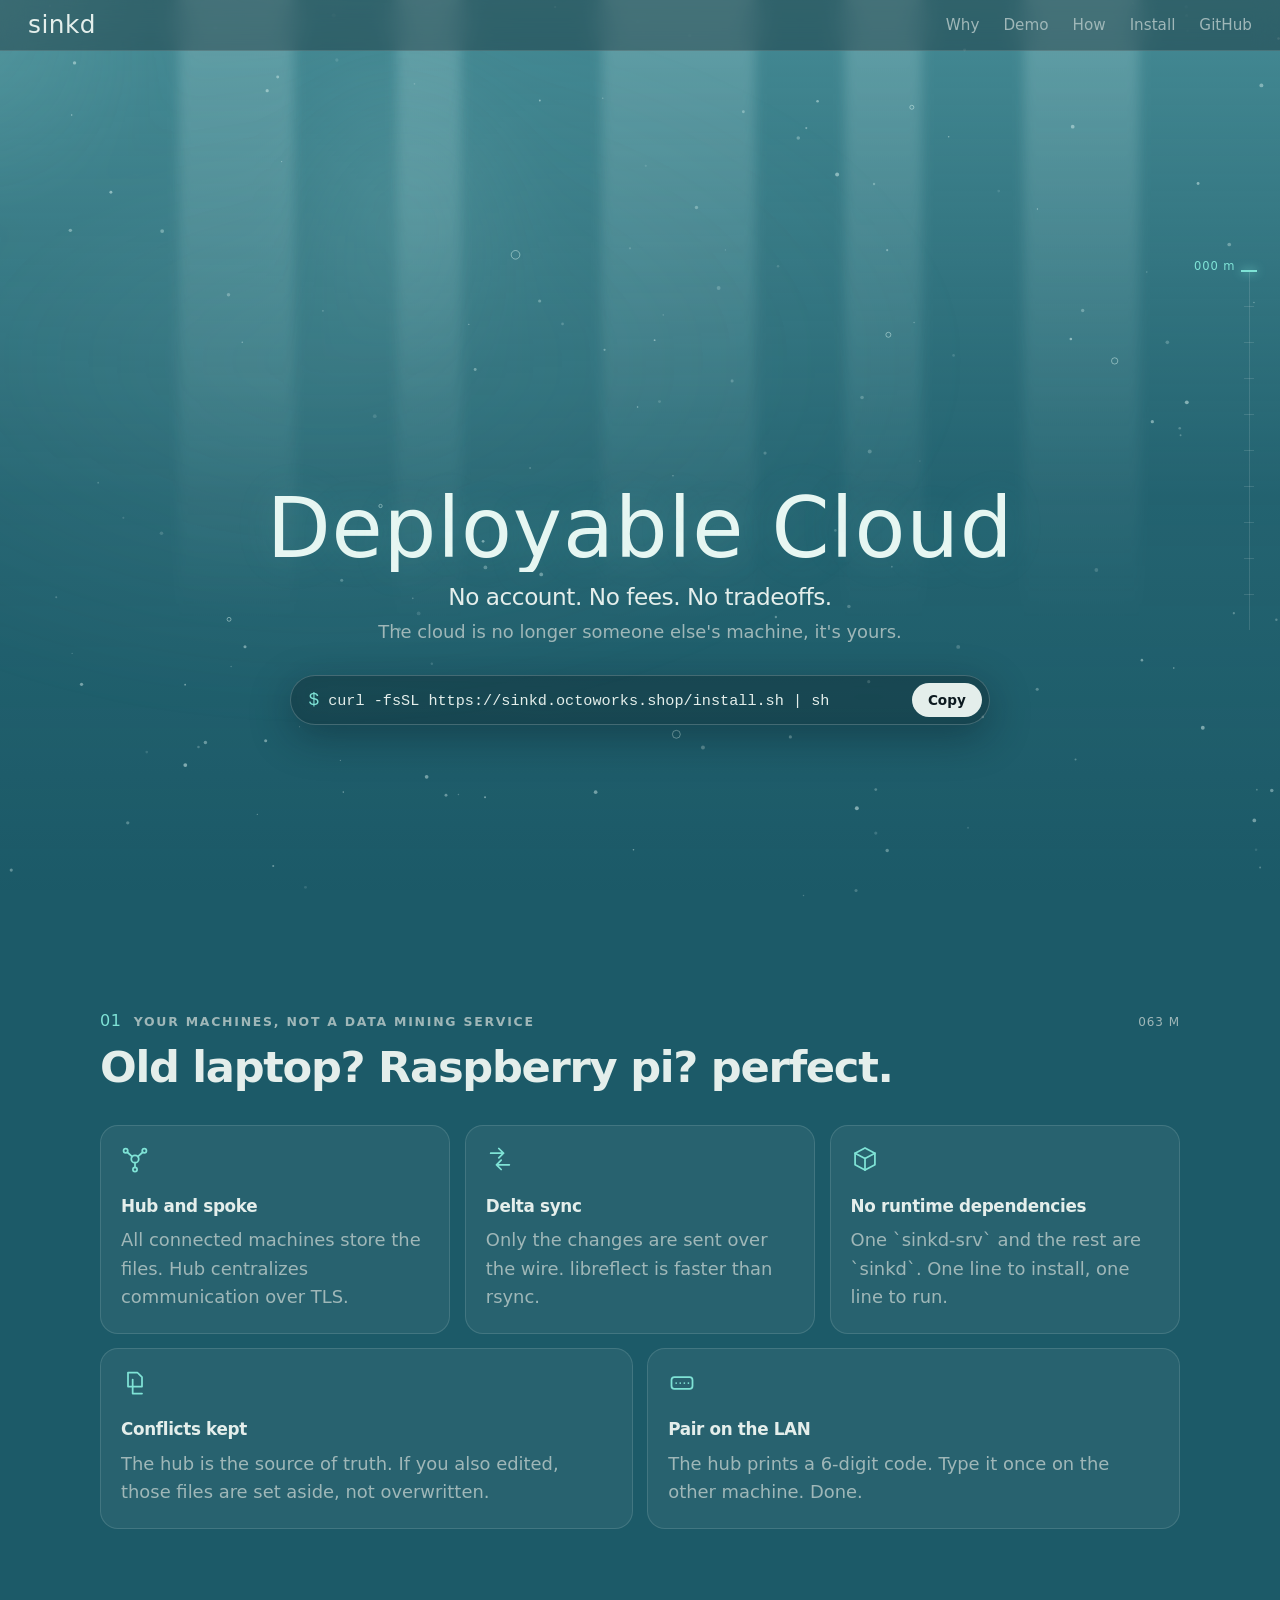
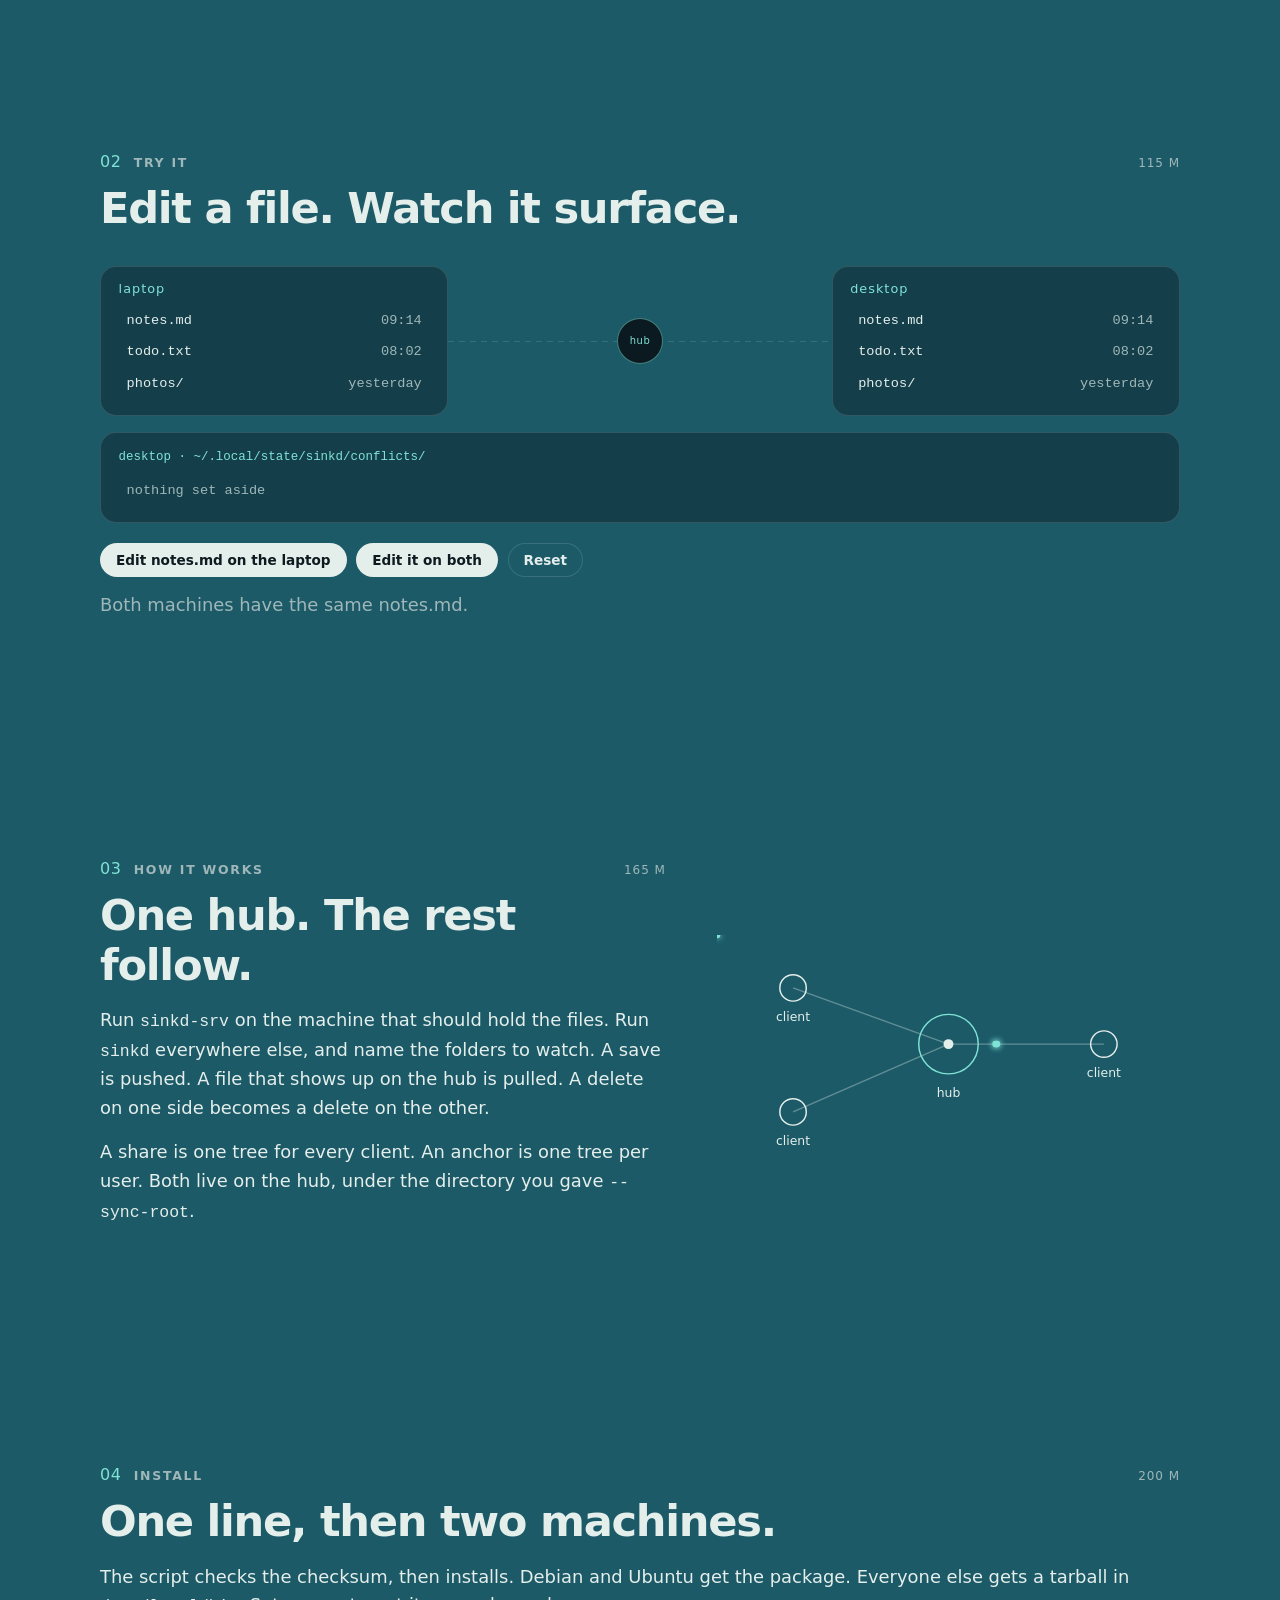
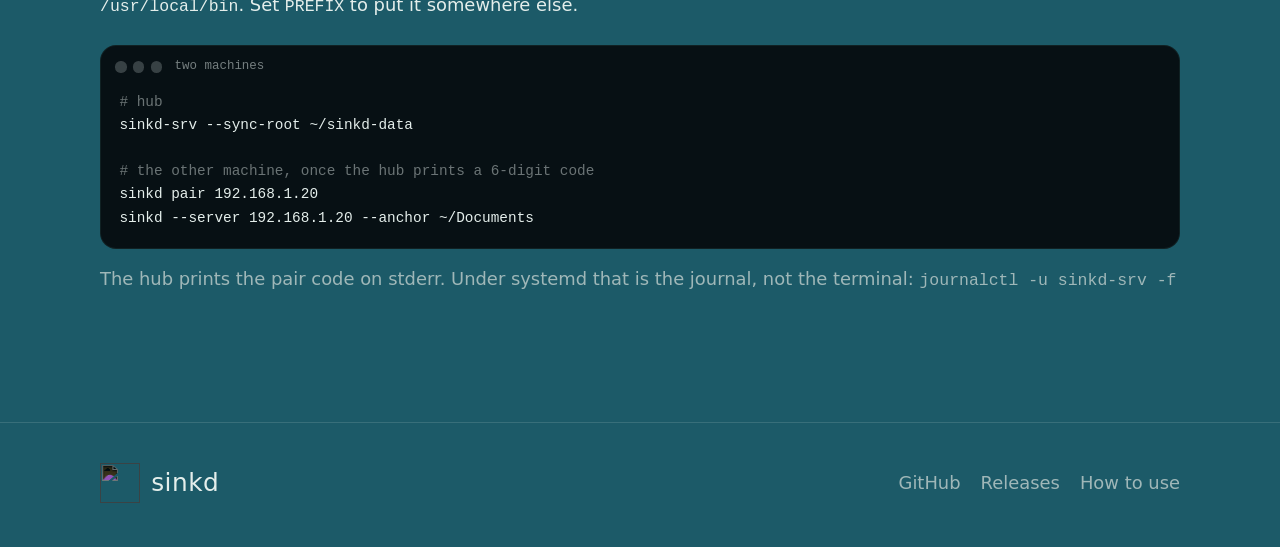
==== site/index.html @ 25133e23 "feat: slick site" ====
<!doctype html>
<html lang="en" class="no-js">
<head>
  <meta charset="utf-8">
  <meta name="viewport" content="width=device-width, initial-scale=1">
  <title>sinkd · Deployable Cloud</title>
  <meta name="description" content="sinkd keeps folders in step across your own computers. One hub, the rest watch. No account, no third party.">
  <meta name="theme-color" content="#1c5a68">
  <link rel="icon" href="assets/sinkd-slim.svg" type="image/svg+xml">
  <link rel="preload" href="assets/moonhouse.ttf" as="font" type="font/ttf" crossorigin>
  <link rel="stylesheet" href="style.css">
  <script>document.documentElement.classList.replace("no-js", "js")</script>
</head>
<body>
  <header class="topbar">
    <a class="brand wordmark" href="#top">sinkd</a>
    <a class="ver" id="version" hidden></a>
    <span class="spacer"></span>
    <a href="#why">Why</a>
    <a href="#demo">Demo</a>
    <a href="#how">How</a>
    <a href="#install">Install</a>
    <a href="https://github.com/octo-works/sinkd">GitHub</a>
  </header>

  <div class="gauge" aria-hidden="true">
    <span class="gauge-track"><i class="gauge-mark"><b id="depth-read">000 m</b></i></span>
  </div>

  <section class="hero" id="top">
    <div class="rays" aria-hidden="true"><i></i><i></i><i></i><i></i><i></i></div>
    <div class="caustics" aria-hidden="true"></div>
    <canvas id="current" aria-hidden="true"></canvas>
    <div class="hero-inner">
      <div class="mark" id="mark" aria-hidden="true"></div>
      <h1 class="headline">Deployable Cloud</h1>
      <p class="sub">No account. No fees. No tradeoffs.</p>
      <p class="privacy">The cloud is no longer someone else's machine, it's yours.</p>
      <div class="cmd">
        <div class="cmd-line">
          <span class="prompt" aria-hidden="true">$</span>
          <code id="hero-cmd">curl -fsSL https://sinkd.octoworks.shop/install.sh | sh</code>
        </div>
        <button type="button" class="copy" data-copy="#hero-cmd">Copy</button>
      </div>
    </div>
  </section>

  <main>
    <section id="why" class="section">
      <div class="wrap">
        <p class="eyebrow" data-reveal><span class="num">01</span> Your machines, not a data mining service <span class="depth" data-depth></span></p>
        <h2 data-reveal>Old laptop? Raspberry pi? perfect.</h2>
        <ul class="cards">
          <li class="card" data-reveal>
            <svg class="icon" viewBox="0 0 24 24" aria-hidden="true"><circle cx="12" cy="12" r="3.2"/><circle cx="4" cy="5" r="1.8"/><circle cx="20" cy="5" r="1.8"/><circle cx="12" cy="21" r="1.8"/><path d="M5.4 6.2 9.6 10M18.6 6.2 14.4 10M12 15.2v4"/></svg>
            <h3>Hub and spoke</h3>
            <p>All connected machines store the files. Hub centralizes communication over TLS.</p>
          </li>
          <li class="card" data-reveal>
            <svg class="icon" viewBox="0 0 24 24" aria-hidden="true"><path d="M4 7h11M11 3l4 4-4 4M20 17H9M13 13l-4 4 4 4"/></svg>
            <h3>Delta sync</h3>
            <p>Only the changes are sent over the wire. libreflect is faster than rsync.</p>
          </li>
          <li class="card" data-reveal>
            <svg class="icon" viewBox="0 0 24 24" aria-hidden="true"><path d="M12 2.5 20.5 7v10L12 21.5 3.5 17V7z"/><path d="M3.5 7 12 11.5 20.5 7M12 11.5v10"/></svg>
            <h3>No runtime dependencies</h3>
            <p>One `sinkd-srv` and the rest are `sinkd`. One line to install, one line to run.</p>
          </li>
          <li class="card" data-reveal>
            <svg class="icon" viewBox="0 0 24 24" aria-hidden="true"><path d="M6 3h8l4 4v8H6z"/><path d="M10 9v12h8"/></svg>
            <h3>Conflicts kept</h3>
            <p>The hub is the source of truth. If you also edited, those files are set aside, not overwritten.</p>
          </li>
          <li class="card" data-reveal>
            <svg class="icon" viewBox="0 0 24 24" aria-hidden="true"><rect x="3" y="7" width="18" height="10" rx="2.5"/><path d="M7 12h.01M10.5 12h.01M14 12h.01M17.5 12h.01"/></svg>
            <h3>Pair on the LAN</h3>
            <p>The hub prints a 6-digit code. Type it once on the other machine. Done.</p>
          </li>
        </ul>
      </div>
    </section>

    <section id="demo" class="section">
      <div class="wrap">
        <p class="eyebrow" data-reveal><span class="num">02</span> Try it <span class="depth" data-depth></span></p>
        <h2 data-reveal>Edit a file. Watch it surface.</h2>
        <div class="demo" data-reveal>
          <div class="machine" id="laptop">
            <p class="machine-name">laptop</p>
            <ul class="files">
              <li data-file><span>notes.md</span><time>09:14</time></li>
              <li><span>todo.txt</span><time>08:02</time></li>
              <li><span>photos/</span><time>yesterday</time></li>
            </ul>
          </div>
          <div class="lane" aria-hidden="true">
            <span class="wire"></span>
            <span class="hub-node">hub</span>
          </div>
          <div class="machine" id="desktop">
            <p class="machine-name">desktop</p>
            <ul class="files">
              <li data-file><span>notes.md</span><time>09:14</time></li>
              <li><span>todo.txt</span><time>08:02</time></li>
              <li><span>photos/</span><time>yesterday</time></li>
            </ul>
          </div>
          <div class="tray">
            <p class="machine-name">desktop · ~/.local/state/sinkd/conflicts/</p>
            <ul class="files" id="tray"><li class="empty">nothing set aside</li></ul>
          </div>
        </div>
        <div class="demo-controls" data-reveal>
          <button type="button" class="btn" data-act="edit">Edit notes.md on the laptop</button>
          <button type="button" class="btn" data-act="conflict">Edit it on both</button>
          <button type="button" class="btn ghost" data-act="reset">Reset</button>
        </div>
        <p class="demo-status" id="demo-status" aria-live="polite">Both machines have the same notes.md.</p>
      </div>
    </section>

    <section id="how" class="section">
      <div class="wrap split">
        <div>
          <p class="eyebrow" data-reveal><span class="num">03</span> How it works <span class="depth" data-depth></span></p>
          <h2 data-reveal>One hub. The rest follow.</h2>
          <p data-reveal>Run <code>sinkd-srv</code> on the machine that should hold the files. Run <code>sinkd</code> everywhere else, and name the folders to watch. A save is pushed. A file that shows up on the hub is pulled. A delete on one side becomes a delete on the other.</p>
          <p data-reveal>A share is one tree for every client. An anchor is one tree per user. Both live on the hub, under the directory you gave <code>--sync-root</code>.</p>
        </div>
        <svg class="diagram" id="diagram" viewBox="0 0 560 280" role="img" aria-label="A hub in the center, connected to three clients" data-reveal>
          <g fill="none" stroke="currentColor" stroke-width="1.5" opacity="0.35">
            <line x1="280" y1="132" x2="92" y2="64"/>
            <line x1="280" y1="132" x2="92" y2="214"/>
            <line x1="280" y1="132" x2="468" y2="132"/>
          </g>
          <g fill="none" stroke="currentColor" stroke-width="1.75">
            <circle cx="92" cy="64" r="16"/>
            <circle cx="92" cy="214" r="16"/>
            <circle cx="468" cy="132" r="16"/>
            <circle class="hub-ring" cx="280" cy="132" r="36"/>
          </g>
          <circle cx="280" cy="132" r="6" fill="currentColor"/>
          <g class="pkts">
            <circle r="4"><animateMotion dur="3s" repeatCount="indefinite" path="M92,64 L280,132 L468,132"/></circle>
            <circle r="4"><animateMotion dur="3s" begin="1s" repeatCount="indefinite" path="M468,132 L280,132 L92,214"/></circle>
            <circle r="4"><animateMotion dur="3s" begin="2s" repeatCount="indefinite" path="M92,214 L280,132 L92,64"/></circle>
          </g>
          <g fill="currentColor" font-size="15" text-anchor="middle">
            <text x="92" y="104">client</text>
            <text x="92" y="254">client</text>
            <text x="468" y="172">client</text>
            <text x="280" y="196">hub</text>
          </g>
        </svg>
      </div>
    </section>

    <section id="install" class="section">
      <div class="wrap">
        <p class="eyebrow" data-reveal><span class="num">04</span> Install <span class="depth" data-depth></span></p>
        <h2 data-reveal>One line, then two machines.</h2>
        <p data-reveal>The script checks the checksum, then installs. Debian and Ubuntu get the package. Everyone else gets a tarball in <code>/usr/local/bin</code>. Set <code>PREFIX</code> to put it somewhere else.</p>
        <div class="term" data-reveal>
          <div class="term-bar"><i></i><i></i><i></i><span>two machines</span></div>
          <pre><span class="ln c" style="--i:0"># hub</span>
<span class="ln" style="--i:1">sinkd-srv --sync-root ~/sinkd-data</span>

<span class="ln c" style="--i:2"># the other machine, once the hub prints a 6-digit code</span>
<span class="ln" style="--i:3">sinkd pair 192.168.1.20</span>
<span class="ln" style="--i:4">sinkd --server 192.168.1.20 --anchor ~/Documents</span></pre>
        </div>
        <p class="note" data-reveal>The hub prints the pair code on stderr. Under systemd that is the journal, not the terminal: <code>journalctl -u sinkd-srv -f</code></p>
      </div>
    </section>
  </main>

  <footer class="footer">
    <div class="wrap footer-inner">
      <a class="foot-brand" href="#top"><img src="assets/sinkd-slim.svg" alt="" width="40" height="40"><span class="wordmark">sinkd</span></a>
      <span class="spacer"></span>
      <a href="https://github.com/octo-works/sinkd">GitHub</a>
      <a href="https://github.com/octo-works/sinkd/releases">Releases</a>
      <a href="https://github.com/octo-works/sinkd/blob/main/HOW_TO_USE.md">How to use</a>
    </div>
  </footer>
  <script src="current.js"></script>
  <script src="main.js"></script>
</body>
</html>
---- site/style.css ----
@font-face {
  font-family: Moonhouse;
  src: url("assets/moonhouse.ttf") format("truetype");
  font-display: swap;
}

:root {
  --depth: 0;
  --water: #1c5a68;
  --ink: #e4eeeb;
  --muted: #9fb7b8;
  --line: rgba(228, 238, 235, 0.14);
  --glass: rgba(228, 238, 235, 0.06);
  --glow: #7fe3d6;
  --sans: ui-sans-serif, system-ui, -apple-system, "Segoe UI", sans-serif;
  --mono: ui-monospace, "SF Mono", "JetBrains Mono", "Cascadia Code", Menlo, Consolas, monospace;
  --display: Moonhouse, var(--sans);
  color-scheme: dark;
}

*,
*::before,
*::after { box-sizing: border-box; }

html { scroll-behavior: smooth; background: var(--water); }

body {
  margin: 0;
  background: var(--water);
  color: var(--ink);
  font: 400 clamp(1rem, 0.96rem + 0.2vw, 1.125rem) / 1.6 var(--sans);
  -webkit-font-smoothing: antialiased;
}

a { color: inherit; }

h2 {
  margin: 0 0 1rem;
  font-size: clamp(1.8rem, 1.2rem + 2vw, 2.7rem);
  line-height: 1.15;
  letter-spacing: -0.03em;
  font-weight: 560;
}

h3 { margin: 0 0 0.4rem; font-size: 1.05rem; letter-spacing: -0.02em; }

p { margin: 0 0 1rem; }

code { font-family: var(--mono); font-size: 0.92em; }

.wrap {
  width: min(1080px, calc(100% - 2.5rem));
  margin-inline: auto;
}

.spacer { flex: 1; }

.wordmark {
  font-family: var(--display);
  font-size: 1.55rem;
  line-height: 1;
  letter-spacing: 0.02em;
  text-decoration: none;
}

/* ---------- topbar ---------- */

.topbar {
  position: fixed;
  inset: 0 0 auto;
  z-index: 5;
  display: flex;
  align-items: center;
  gap: clamp(0.8rem, 2vw, 1.5rem);
  padding: 0.8rem clamp(1rem, 3vw, 1.75rem);
  background: rgba(8, 18, 24, 0.32);
  border-bottom: 1px solid var(--line);
  -webkit-backdrop-filter: blur(12px);
  backdrop-filter: blur(12px);
  font-size: 0.95rem;
}

.topbar a { color: var(--muted); text-decoration: none; }
.topbar a:hover, .topbar .brand { color: var(--ink); }
.ver { font-family: var(--mono); font-size: 0.8rem; }

/* ---------- depth gauge ---------- */

.gauge {
  position: fixed;
  right: clamp(0.8rem, 2vw, 1.6rem);
  top: 50%;
  z-index: 4;
  transform: translateY(-50%);
  pointer-events: none;
}

.gauge-track {
  position: relative;
  display: block;
  width: 10px;
  height: 40vh;
  background:
    linear-gradient(var(--line), var(--line)) center / 1px 100% no-repeat,
    repeating-linear-gradient(to bottom, var(--line) 0 1px, transparent 1px 10%) center / 10px 100% no-repeat;
}

.gauge-mark {
  position: absolute;
  left: -3px;
  top: calc(var(--depth) * 100%);
  width: 16px;
  height: 2px;
  background: var(--glow);
  box-shadow: 0 0 10px var(--glow);
}

.gauge-mark b {
  position: absolute;
  right: 22px;
  top: -0.55rem;
  font: 400 0.72rem/1 var(--display);
  letter-spacing: 0.08em;
  white-space: nowrap;
  color: var(--glow);
}

/* ---------- hero ---------- */

.hero {
  position: relative;
  display: grid;
  place-items: center;
  min-height: 100svh;
  padding: 5.5rem 1.25rem 4.5rem;
  overflow: hidden;
  isolation: isolate;
  background: linear-gradient(180deg, rgba(126, 206, 210, 0.42) 0%, rgba(126, 206, 210, 0.08) 55%, transparent 100%);
}

.rays {
  position: absolute;
  inset: -10% 0 0;
  z-index: -1;
  pointer-events: none;
  mix-blend-mode: screen;
}

.rays i {
  position: absolute;
  top: 0;
  width: 9vw;
  height: 100%;
  background: linear-gradient(180deg, rgba(220, 255, 250, 0.22), transparent 72%);
  transform-origin: top center;
  filter: blur(6px);
  animation: ray 11s ease-in-out infinite alternate;
}

.rays i:nth-child(1) { left: 14%; animation-delay: -2s; }
.rays i:nth-child(2) { left: 31%; width: 5vw; animation-delay: -6s; }
.rays i:nth-child(3) { left: 47%; width: 12vw; animation-delay: -1s; }
.rays i:nth-child(4) { left: 66%; width: 6vw; animation-delay: -8s; }
.rays i:nth-child(5) { left: 80%; animation-delay: -4s; }

@keyframes ray {
  from { transform: skewX(-16deg); opacity: 0.55; }
  to { transform: skewX(-8deg); opacity: 1; }
}

.caustics {
  position: absolute;
  inset: -25%;
  z-index: -1;
  pointer-events: none;
  background:
    radial-gradient(closest-side at 22% 28%, rgba(200, 255, 245, 0.16), transparent),
    radial-gradient(closest-side at 72% 18%, rgba(200, 255, 245, 0.12), transparent),
    radial-gradient(closest-side at 48% 62%, rgba(200, 255, 245, 0.09), transparent),
    radial-gradient(closest-side at 84% 70%, rgba(200, 255, 245, 0.08), transparent);
  background-size: 60% 60%, 50% 50%, 70% 70%, 45% 45%;
  background-repeat: no-repeat;
  filter: blur(24px);
  animation: drift 22s ease-in-out infinite alternate;
}

@keyframes drift {
  from { transform: translate3d(-3%, -2%, 0) scale(1); }
  to { transform: translate3d(3%, 2%, 0) scale(1.08); }
}

#current {
  position: absolute;
  inset: 0;
  z-index: -1;
  width: 100%;
  height: 100%;
  pointer-events: none;
}

.hero-inner {
  display: flex;
  flex-direction: column;
  align-items: center;
  width: 100%;
  text-align: center;
}

.mark {
  width: min(290px, 62vw);
  aspect-ratio: 1;
  color: #eef6f3;
  background: currentColor;
  -webkit-mask: url("assets/sinkd-slim.svg") center / contain no-repeat;
  mask: url("assets/sinkd-slim.svg") center / contain no-repeat;
  filter: drop-shadow(0 10px 30px rgba(0, 20, 30, 0.45));
}

.mark.live {
  background: none;
  -webkit-mask: none;
  mask: none;
}

.mark svg { display: block; width: 100%; height: 100%; overflow: visible; }

.mark .coral {
  transform-box: fill-box;
  animation: current 6s ease-in-out infinite;
  animation-delay: var(--d, 0s);
}

/* The logo group is flipped (scale 0.1, -0.1), so local top is the visual bottom. */
.mark .coral.l { transform-origin: 100% 0; }
.mark .coral.r { transform-origin: 0 0; }

@keyframes current {
  0%, 100% { transform: rotate(-3deg) skewX(-3deg); }
  50% { transform: rotate(7deg) skewX(6deg); }
}

.headline {
  margin: 0.4rem 0 0.6rem;
  font: 400 clamp(2.1rem, 1rem + 5.4vw, 5.2rem) / 1.02 var(--display);
  letter-spacing: 0.01em;
  background: linear-gradient(100deg, #eaf7f3 0%, #eaf7f3 35%, #a4efe4 45%, #ffffff 50%, #a4efe4 55%, #eaf7f3 65%, #eaf7f3 100%);
  background-size: 300% 100%;
  -webkit-background-clip: text;
  background-clip: text;
  color: transparent;
  text-shadow: 0 0 40px rgba(127, 227, 214, 0.15);
  animation: shimmer 9s linear infinite, rise 1s ease-out both;
}

@keyframes shimmer {
  from { background-position: 100% 0; }
  to { background-position: -50% 0; }
}

@keyframes rise {
  from { opacity: 0; transform: translateY(14px); }
  to { opacity: 1; transform: none; }
}

.sub {
  max-width: 34rem;
  margin: 0 0 0.35rem;
  font-size: clamp(1.1rem, 0.95rem + 0.7vw, 1.45rem);
  line-height: 1.3;
  letter-spacing: -0.02em;
  animation: rise 1s 0.15s ease-out both;
}

.privacy {
  margin: 0;
  color: var(--muted);
  animation: rise 1s 0.3s ease-out both;
}

.cmd {
  display: flex;
  align-items: center;
  gap: 0.75rem;
  width: min(700px, 100%);
  margin-top: 1.8rem;
  padding: 0.45rem 0.45rem 0.45rem 1.1rem;
  border: 1px solid rgba(228, 238, 235, 0.22);
  border-radius: 999px;
  background: rgba(8, 24, 30, 0.35);
  -webkit-backdrop-filter: blur(14px);
  backdrop-filter: blur(14px);
  box-shadow: 0 12px 40px rgba(0, 18, 26, 0.35);
  text-align: left;
  animation: rise 1s 0.45s ease-out both;
}

.cmd-line {
  flex: 1;
  display: flex;
  align-items: baseline;
  gap: 0.55rem;
  min-width: 0;
}

.prompt { color: var(--glow); font-family: var(--mono); }

.cmd code {
  overflow-x: auto;
  white-space: nowrap;
  font-size: clamp(0.72rem, 0.62rem + 0.5vw, 0.95rem);
}

.copy, .btn {
  border: 0;
  border-radius: 999px;
  padding: 0.55rem 1rem;
  background: var(--ink);
  color: #0d1a20;
  font: 650 0.85rem var(--sans);
  cursor: pointer;
}

.copy:hover, .btn:hover { background: #fff; }
.btn:disabled { opacity: 0.5; cursor: progress; }
.btn.ghost { background: transparent; color: var(--ink); box-shadow: inset 0 0 0 1px var(--line); }
.btn.ghost:hover { background: var(--glass); }

:focus-visible { outline: 2px solid var(--glow); outline-offset: 3px; }

/* ---------- sections ---------- */

.section { padding: clamp(4rem, 9vw, 7rem) 0; }

.eyebrow {
  display: flex;
  align-items: baseline;
  gap: 0.75rem;
  margin: 0 0 0.7rem;
  color: var(--muted);
  font-size: 0.78rem;
  font-weight: 650;
  letter-spacing: 0.14em;
  text-transform: uppercase;
}

.num {
  font: 400 1rem/1 var(--display);
  letter-spacing: 0.04em;
  color: var(--glow);
}

.depth {
  margin-left: auto;
  font: 400 0.75rem/1 var(--display);
  letter-spacing: 0.08em;
  color: var(--muted);
}

.cards {
  display: grid;
  grid-template-columns: repeat(6, 1fr);
  gap: 0.9rem;
  margin: 2rem 0 0;
  padding: 0;
  list-style: none;
}

.card {
  --mx: 50%;
  --my: 0%;
  position: relative;
  grid-column: span 2;
  padding: 1.2rem 1.25rem 1.3rem;
  border: 1px solid var(--line);
  border-radius: 18px;
  background: var(--glass);
  overflow: hidden;
  transition: transform 0.25s ease, border-color 0.25s ease;
}

.card::before {
  content: "";
  position: absolute;
  inset: 0;
  background: radial-gradient(260px circle at var(--mx) var(--my), rgba(127, 227, 214, 0.14), transparent 70%);
  opacity: 0;
  transition: opacity 0.25s ease;
  pointer-events: none;
}

.card:hover { transform: translateY(-3px); border-color: rgba(127, 227, 214, 0.35); }
.card:hover::before { opacity: 1; }

.card:nth-child(4),
.card:nth-child(5) { grid-column: span 3; }

.card p { margin: 0; color: var(--muted); }

.icon {
  width: 28px;
  height: 28px;
  margin-bottom: 0.7rem;
  fill: none;
  stroke: var(--glow);
  stroke-width: 1.5;
  stroke-linecap: round;
  stroke-linejoin: round;
}

/* ---------- demo ---------- */

.demo {
  display: grid;
  grid-template-columns: 1fr minmax(90px, 1.1fr) 1fr;
  grid-template-areas: "a lane b" "tray tray tray";
  gap: 1rem 0;
  align-items: center;
  margin-top: 2rem;
}

#laptop { grid-area: a; }
#desktop { grid-area: b; }
.tray { grid-area: tray; }

.machine, .tray {
  padding: 1rem 1.1rem;
  border: 1px solid var(--line);
  border-radius: 16px;
  background: rgba(6, 16, 22, 0.35);
}

.machine-name {
  margin: 0 0 0.6rem;
  font: 400 0.8rem/1 var(--display);
  letter-spacing: 0.08em;
  color: var(--glow);
}

.tray .machine-name { font: 500 0.78rem/1.3 var(--mono); letter-spacing: 0; }

.files { margin: 0; padding: 0; list-style: none; font-family: var(--mono); font-size: 0.85rem; }

.files li {
  display: flex;
  justify-content: space-between;
  gap: 0.8rem;
  padding: 0.3rem 0.5rem;
  border-radius: 8px;
}

.files time { color: var(--muted); }
.files .empty { color: var(--muted); }

.files li.edited { animation: edited 1.2s ease-out; }
.files li.synced { animation: synced 1.4s ease-out; }
.files li.aside { animation: aside 0.8s ease-out; color: #f2c38b; }

@keyframes edited { from { background: rgba(242, 195, 139, 0.35); } to { background: transparent; } }
@keyframes synced { from { background: rgba(127, 227, 214, 0.35); } to { background: transparent; } }
@keyframes aside { from { opacity: 0; transform: translateY(-10px); } to { opacity: 1; transform: none; } }

.lane { position: relative; height: 40px; }

.wire {
  position: absolute;
  inset: 50% 0 auto;
  height: 1px;
  background: repeating-linear-gradient(90deg, var(--line) 0 6px, transparent 6px 11px);
}

.hub-node {
  position: absolute;
  left: 50%;
  top: 50%;
  display: grid;
  place-items: center;
  width: 46px;
  height: 46px;
  margin: -23px 0 0 -23px;
  border: 1px solid rgba(127, 227, 214, 0.5);
  border-radius: 50%;
  background: #0b1a20;
  font: 400 0.62rem/1 var(--display);
  letter-spacing: 0.06em;
  color: var(--glow);
}

.hub-node.ping { animation: ping 0.7s ease-out; }

@keyframes ping {
  from { box-shadow: 0 0 0 0 rgba(127, 227, 214, 0.6); }
  to { box-shadow: 0 0 0 18px rgba(127, 227, 214, 0); }
}

.packet {
  position: absolute;
  top: 50%;
  width: 10px;
  height: 10px;
  margin: -5px 0 0 -5px;
  border-radius: 50%;
  background: var(--glow);
  box-shadow: 0 0 14px var(--glow);
}

.packet.warm { background: #f2c38b; box-shadow: 0 0 14px #f2c38b; }

.demo-controls { display: flex; flex-wrap: wrap; gap: 0.6rem; margin-top: 1.25rem; }
.demo-status { min-height: 1.6em; margin-top: 0.9rem; color: var(--muted); }

/* ---------- how ---------- */

.split {
  display: grid;
  grid-template-columns: 1.1fr 0.9fr;
  gap: clamp(1.5rem, 4vw, 3.5rem);
  align-items: center;
}

.diagram { width: 100%; height: auto; color: var(--ink); }
.diagram .pkts circle { fill: var(--glow); filter: drop-shadow(0 0 4px var(--glow)); }
.diagram .hub-ring { stroke: var(--glow); animation: breathe 3s ease-in-out infinite; transform-box: fill-box; transform-origin: center; }

@keyframes breathe {
  0%, 100% { transform: scale(1); opacity: 0.8; }
  50% { transform: scale(1.06); opacity: 1; }
}

/* ---------- install ---------- */

.term {
  margin-top: 1.5rem;
  border: 1px solid rgba(127, 227, 214, calc(0.08 + var(--depth) * 0.22));
  border-radius: 16px;
  overflow: hidden;
  background: #071014;
  box-shadow: 0 0 calc(var(--depth) * 80px) rgba(127, 227, 214, calc(var(--depth) * 0.22));
}

.term-bar {
  display: flex;
  align-items: center;
  gap: 0.4rem;
  padding: 0.7rem 0.9rem;
  color: rgba(228, 238, 235, 0.5);
  font-family: var(--mono);
  font-size: 0.78rem;
}

.term-bar i { width: 0.7rem; height: 0.7rem; border-radius: 50%; background: rgba(228, 238, 235, 0.22); }
.term-bar span { margin-left: 0.4rem; }

.term pre {
  margin: 0;
  padding: 0.2rem 1.15rem 1.15rem;
  overflow-x: auto;
  font-family: var(--mono);
  font-size: 0.9rem;
  line-height: 1.6;
}

.term .c { color: rgba(228, 238, 235, 0.45); }

.js .term .ln { display: inline-block; clip-path: inset(0 100% 0 0); }
.js .term.in .ln { animation: type 0.7s steps(28, end) forwards; animation-delay: calc(0.3s + var(--i) * 0.6s); }

@keyframes type { to { clip-path: inset(0 0 0 0); } }

.note { margin-top: 1rem; color: var(--muted); }

/* ---------- footer ---------- */

.footer { padding: 2.5rem 0 3rem; border-top: 1px solid var(--line); color: var(--muted); }
.footer-inner { display: flex; align-items: center; gap: 1.25rem; flex-wrap: wrap; }
.footer a { text-decoration: none; }
.footer a:hover { color: var(--ink); }
.foot-brand { display: flex; align-items: center; gap: 0.7rem; color: var(--ink); }
.foot-brand img { filter: invert(1) opacity(0.85); }

/* ---------- reveal ---------- */

.js [data-reveal] {
  opacity: 0;
  transform: translateY(14px);
  transition: opacity 0.7s ease, transform 0.7s ease;
}

.js [data-reveal].in { opacity: 1; transform: none; }
.js .card[data-reveal]:nth-child(2) { transition-delay: 0.08s; }
.js .card[data-reveal]:nth-child(3) { transition-delay: 0.16s; }
.js .card[data-reveal]:nth-child(4) { transition-delay: 0.24s; }
.js .card[data-reveal]:nth-child(5) { transition-delay: 0.32s; }

@media (max-width: 1240px) {
  .gauge { display: none; }
}

@media (max-width: 800px) {
  .cards { grid-template-columns: 1fr; }
  .card, .card:nth-child(4), .card:nth-child(5) { grid-column: auto; }
  .split { grid-template-columns: 1fr; }
  .depth { display: none; }
  .demo { grid-template-columns: 1fr 64px 1fr; }
  .files { font-size: 0.74rem; }
  .files li { padding: 0.25rem 0.3rem; }
  .machine, .tray { padding: 0.8rem; }
  .cmd {
    flex-direction: column;
    align-items: stretch;
    border-radius: 18px;
    padding: 0.8rem 0.8rem 0.7rem 0.9rem;
  }
  .cmd code { white-space: normal; overflow-wrap: anywhere; }
  .copy { align-self: flex-end; }
  .topbar { flex-wrap: wrap; row-gap: 0.35rem; }
}

@media (prefers-reduced-motion: reduce) {
  html { scroll-behavior: auto; }
  *, *::before, *::after { animation: none !important; transition: none !important; }
  .js [data-reveal] { opacity: 1; transform: none; }
  .js .term .ln { clip-path: none; }
}
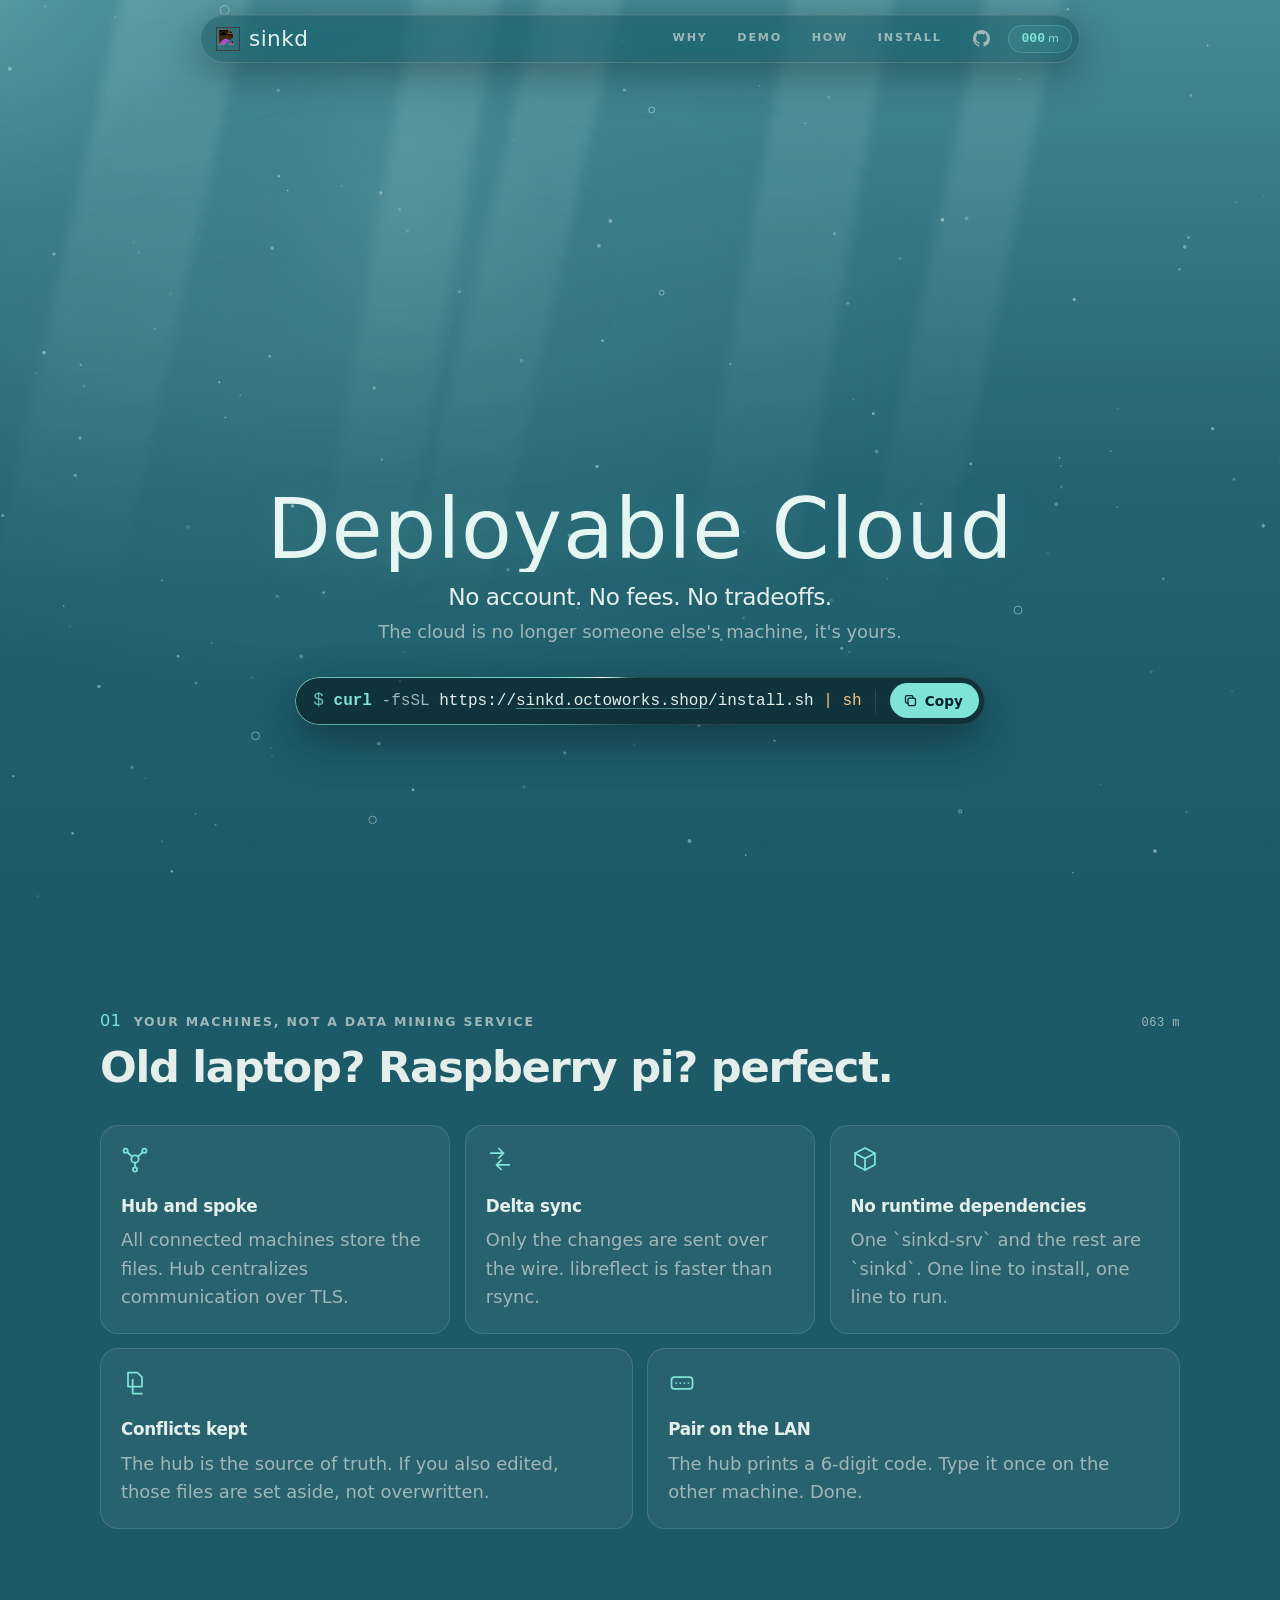
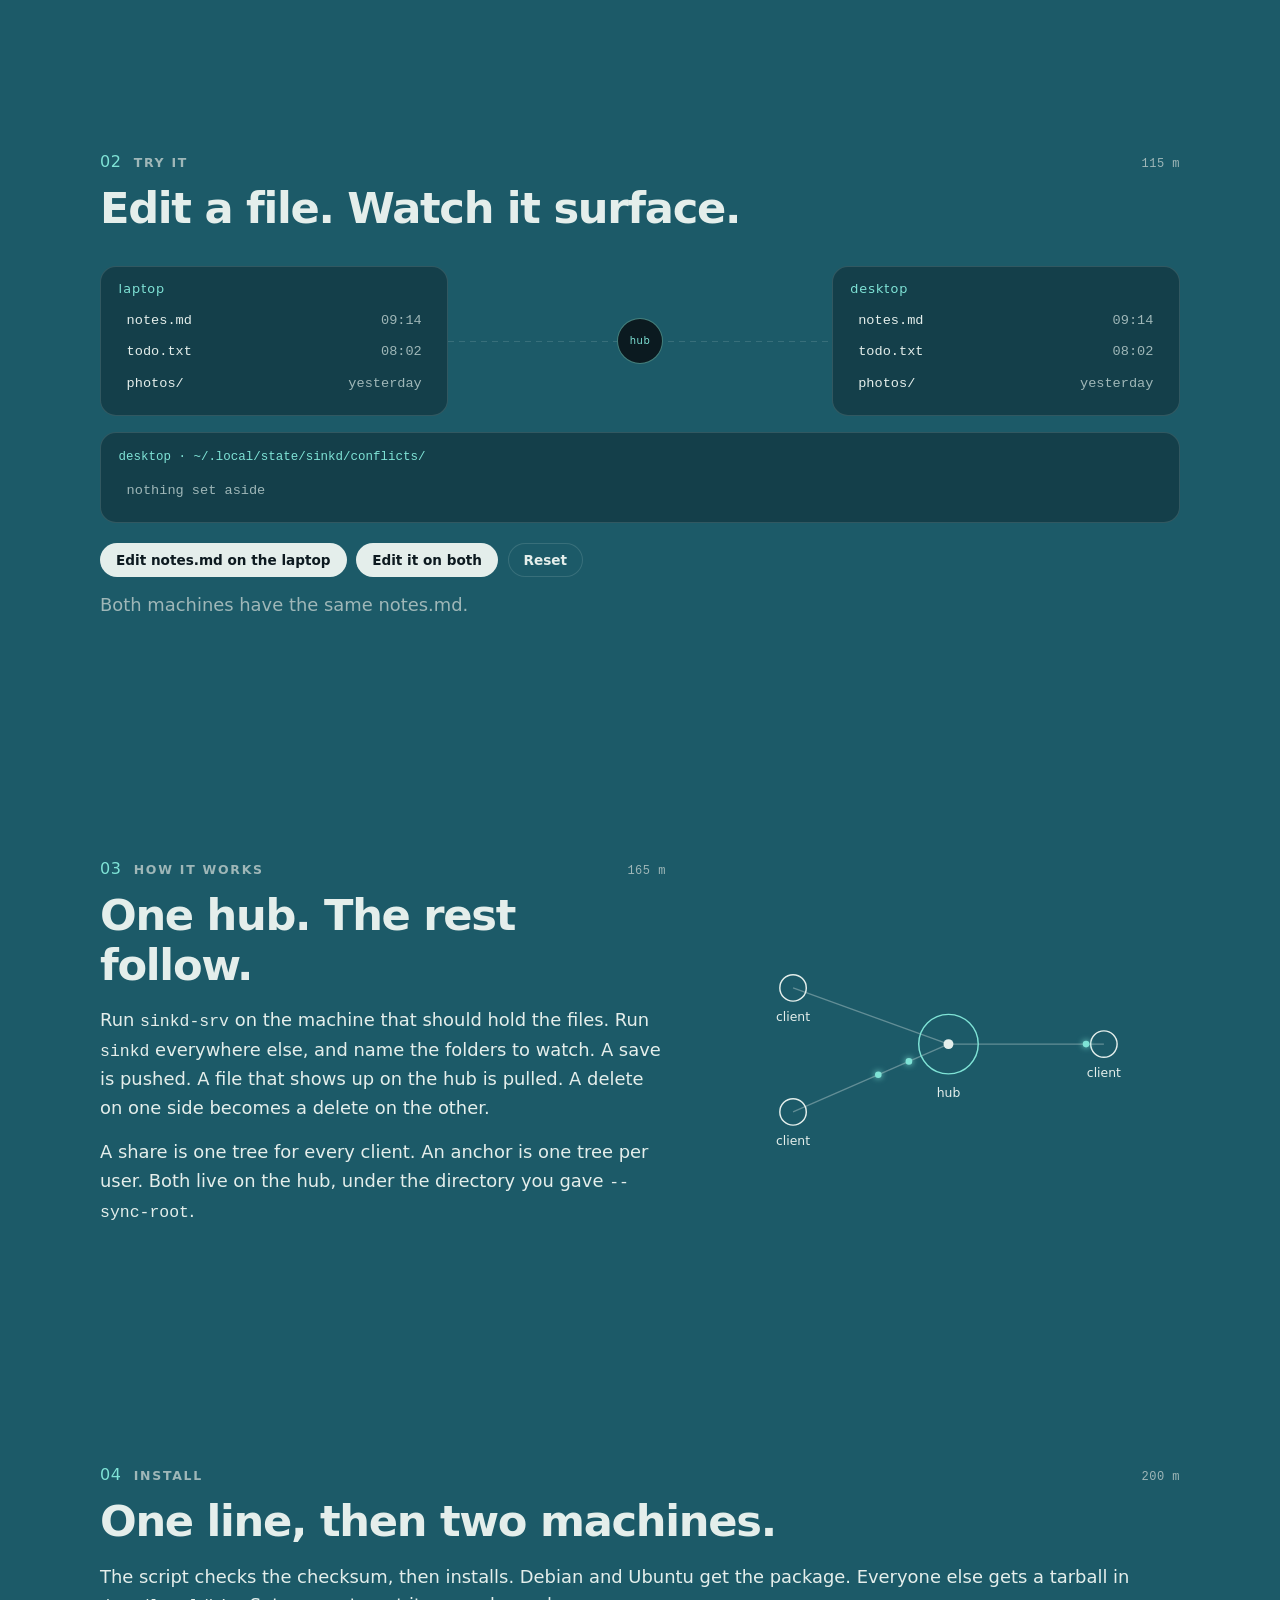
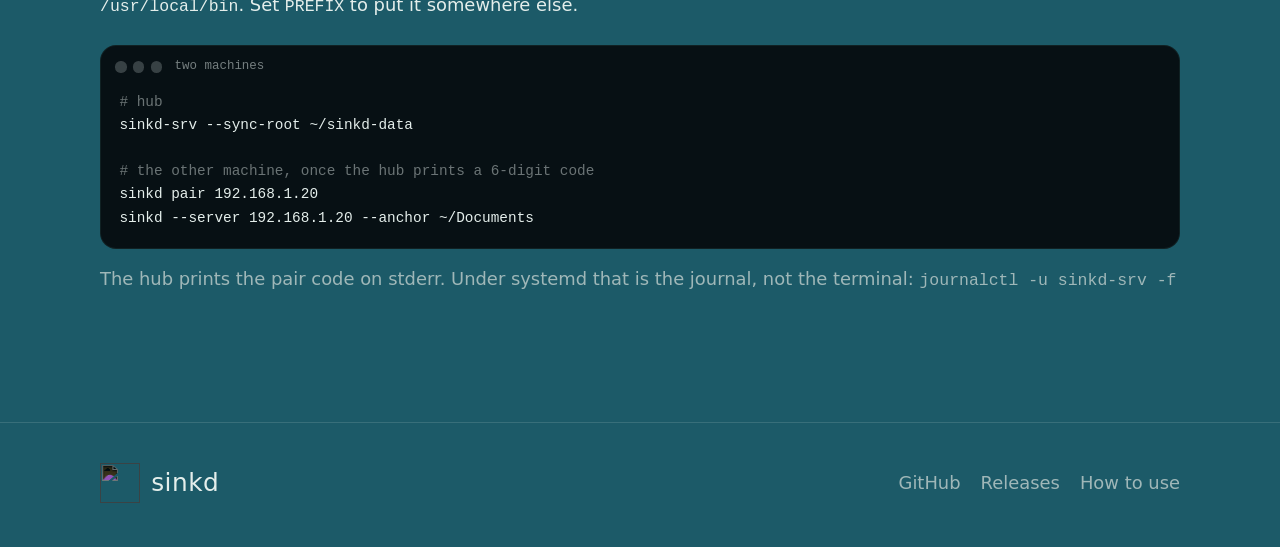
==== commit 0dd1e3ee: "web: beautiful!" ====
--- a/site/index.html
+++ b/site/index.html
@@ -13,19 +13,24 @@
 </head>
 <body>
   <header class="topbar">
-    <a class="brand wordmark" href="#top">sinkd</a>
+    <a class="brand" href="#top" aria-label="sinkd, back to top">
+      <img src="assets/sinkd-slim.svg" alt="" width="24" height="24">
+      <span class="wordmark">sinkd</span>
+    </a>
     <a class="ver" id="version" hidden></a>
-    <span class="spacer"></span>
-    <a href="#why">Why</a>
-    <a href="#demo">Demo</a>
-    <a href="#how">How</a>
-    <a href="#install">Install</a>
-    <a href="https://github.com/octo-works/sinkd">GitHub</a>
+    <nav class="nav" aria-label="Sections">
+      <a href="#why">Why</a>
+      <a href="#demo">Demo</a>
+      <a href="#how">How</a>
+      <a href="#install">Install</a>
+      <i class="sonar" aria-hidden="true"></i>
+    </nav>
+    <a class="gh" href="https://github.com/octo-works/sinkd" aria-label="sinkd on GitHub">
+      <svg viewBox="0 0 16 16" aria-hidden="true"><path d="M8 0C3.58 0 0 3.58 0 8c0 3.54 2.29 6.53 5.47 7.59.4.07.55-.17.55-.38 0-.19-.01-.82-.01-1.49-2.01.37-2.53-.49-2.69-.94-.09-.23-.48-.94-.82-1.13-.28-.15-.68-.52-.01-.53.63-.01 1.08.58 1.23.82.72 1.21 1.87.87 2.33.66.07-.52.28-.87.51-1.07-1.78-.2-3.64-.89-3.64-3.95 0-.87.31-1.59.82-2.15-.08-.2-.36-1.02.08-2.12 0 0 .67-.21 2.2.82.64-.18 1.32-.27 2-.27.68 0 1.36.09 2 .27 1.53-1.04 2.2-.82 2.2-.82.44 1.1.16 1.92.08 2.12.51.56.82 1.27.82 2.15 0 3.07-1.87 3.75-3.65 3.95.29.25.54.73.54 1.48 0 1.07-.01 1.93-.01 2.2 0 .21.15.46.55.38A8.01 8.01 0 0 0 16 8c0-4.42-3.58-8-8-8z"/></svg>
+    </a>
+    <span class="depth-chip" title="How far down the page you are"><b id="depth-read">000</b><span>m</span></span>
+    <i class="waterline" aria-hidden="true"></i>
   </header>
-
-  <div class="gauge" aria-hidden="true">
-    <span class="gauge-track"><i class="gauge-mark"><b id="depth-read">000 m</b></i></span>
-  </div>
 
   <section class="hero" id="top">
     <div class="rays" aria-hidden="true"><i></i><i></i><i></i><i></i><i></i></div>
@@ -39,9 +44,14 @@
       <div class="cmd">
         <div class="cmd-line">
           <span class="prompt" aria-hidden="true">$</span>
-          <code id="hero-cmd">curl -fsSL https://sinkd.octoworks.shop/install.sh | sh</code>
-        </div>
-        <button type="button" class="copy" data-copy="#hero-cmd">Copy</button>
+          <code id="hero-cmd"><span class="t-cmd">curl</span> <span class="t-flag">-fsSL</span> <span class="t-url">https://<u>sinkd.octoworks.shop</u>/install.sh</span> <span class="t-pipe">| sh</span></code>
+        </div>
+        <span class="cmd-div" aria-hidden="true"></span>
+        <button type="button" class="copy" data-copy="#hero-cmd" aria-label="Copy install command">
+          <svg class="ico ico-copy" viewBox="0 0 24 24" aria-hidden="true"><rect x="8" y="8" width="12" height="12" rx="2.5"/><path d="M16 8V6.5A2.5 2.5 0 0 0 13.5 4h-7A2.5 2.5 0 0 0 4 6.5v7A2.5 2.5 0 0 0 6.5 16H8"/></svg>
+          <svg class="ico ico-check" viewBox="0 0 24 24" aria-hidden="true"><path d="m5 12.5 4.5 4.5L19 7.5"/></svg>
+          <span class="copy-label">Copy</span>
+        </button>
       </div>
     </div>
   </section>
--- a/site/style.css
+++ b/site/style.css
@@ -65,64 +65,112 @@
 
 /* ---------- topbar ---------- */
 
+/* A detached glass capsule. It firms up as you dive. */
 .topbar {
   position: fixed;
-  inset: 0 0 auto;
+  top: 0.9rem;
+  left: 50%;
   z-index: 5;
   display: flex;
   align-items: center;
-  gap: clamp(0.8rem, 2vw, 1.5rem);
-  padding: 0.8rem clamp(1rem, 3vw, 1.75rem);
-  background: rgba(8, 18, 24, 0.32);
-  border-bottom: 1px solid var(--line);
-  -webkit-backdrop-filter: blur(12px);
-  backdrop-filter: blur(12px);
-  font-size: 0.95rem;
+  gap: 0.6rem;
+  width: min(880px, calc(100% - 1.5rem));
+  padding: 0.4rem 0.45rem 0.4rem 0.95rem;
+  transform: translateX(-50%);
+  border: 1px solid rgba(228, 238, 235, 0.16);
+  border-radius: 999px;
+  background: color-mix(in srgb, rgb(7 18 24) min(88%, calc(28% + var(--depth) * 400%)), transparent);
+  box-shadow: 0 10px 40px rgba(0, 10, 16, 0.35), inset 0 1px 0 rgba(255, 255, 255, 0.08);
+  -webkit-backdrop-filter: blur(16px) saturate(140%);
+  backdrop-filter: blur(16px) saturate(140%);
+  overflow: hidden;
 }
 
 .topbar a { color: var(--muted); text-decoration: none; }
-.topbar a:hover, .topbar .brand { color: var(--ink); }
-.ver { font-family: var(--mono); font-size: 0.8rem; }
-
-/* ---------- depth gauge ---------- */
-
-.gauge {
-  position: fixed;
-  right: clamp(0.8rem, 2vw, 1.6rem);
-  top: 50%;
-  z-index: 4;
-  transform: translateY(-50%);
-  pointer-events: none;
-}
-
-.gauge-track {
-  position: relative;
-  display: block;
-  width: 10px;
-  height: 40vh;
-  background:
-    linear-gradient(var(--line), var(--line)) center / 1px 100% no-repeat,
-    repeating-linear-gradient(to bottom, var(--line) 0 1px, transparent 1px 10%) center / 10px 100% no-repeat;
-}
-
-.gauge-mark {
-  position: absolute;
-  left: -3px;
-  top: calc(var(--depth) * 100%);
-  width: 16px;
-  height: 2px;
+.topbar a:hover { color: var(--ink); }
+
+.brand { display: flex; align-items: center; gap: 0.55rem; color: var(--ink) !important; }
+.brand img { filter: invert(1); }
+.brand .wordmark { font-size: 1.35rem; }
+
+.ver {
+  padding: 0.15rem 0.5rem;
+  border-radius: 999px;
+  background: var(--glass);
+  font: 500 0.72rem var(--mono);
+}
+
+.nav { position: relative; display: flex; gap: 0.15rem; margin-left: auto; }
+
+.nav a {
+  padding: 0.5rem 0.85rem 0.6rem;
+  border-radius: 999px;
+  font: 650 0.7rem/1 var(--sans);
+  letter-spacing: 0.16em;
+  text-transform: uppercase;
+  transition: color 0.2s ease, background 0.2s ease;
+}
+
+.nav a:hover { background: var(--glass); }
+.nav a.on { color: var(--ink); }
+
+.sonar {
+  position: absolute;
+  left: 0;
+  bottom: 1px;
+  width: 5px;
+  height: 5px;
+  border-radius: 50%;
   background: var(--glow);
-  box-shadow: 0 0 10px var(--glow);
-}
-
-.gauge-mark b {
-  position: absolute;
-  right: 22px;
-  top: -0.55rem;
-  font: 400 0.72rem/1 var(--display);
-  letter-spacing: 0.08em;
-  white-space: nowrap;
+  box-shadow: 0 0 8px var(--glow);
+  opacity: 0;
+  transition: transform 0.55s cubic-bezier(0.3, 0.7, 0.2, 1), opacity 0.3s ease;
+}
+
+.sonar::after {
+  content: "";
+  position: absolute;
+  inset: 0;
+  border: 1px solid var(--glow);
+  border-radius: 50%;
+  opacity: 0;
+}
+
+.sonar.ping::after { animation: sonar 1s ease-out; }
+
+@keyframes sonar {
+  from { transform: scale(1); opacity: 0.9; }
+  to { transform: scale(6); opacity: 0; }
+}
+
+.gh { display: grid; place-items: center; width: 34px; height: 34px; border-radius: 50%; }
+.gh:hover { background: var(--glass); }
+.gh svg { width: 17px; height: 17px; fill: currentColor; }
+
+.depth-chip {
+  display: flex;
+  align-items: baseline;
+  gap: 0.2rem;
+  padding: 0.42rem 0.75rem;
+  border: 1px solid rgba(127, 227, 214, 0.24);
+  border-radius: 999px;
+  background: rgba(127, 227, 214, 0.08);
   color: var(--glow);
+}
+
+.depth-chip b { font: 600 0.82rem/1 var(--mono); font-variant-numeric: tabular-nums; }
+.depth-chip span { font: 400 0.68rem/1 var(--display); }
+
+.waterline {
+  position: absolute;
+  left: 1.4rem;
+  right: 1.4rem;
+  bottom: 0;
+  height: 1px;
+  background: linear-gradient(90deg, rgba(127, 227, 214, 0.15), var(--glow));
+  box-shadow: 0 0 8px var(--glow);
+  transform: scaleX(var(--depth));
+  transform-origin: left;
 }
 
 /* ---------- hero ---------- */
@@ -138,34 +186,47 @@
   background: linear-gradient(180deg, rgba(126, 206, 210, 0.42) 0%, rgba(126, 206, 210, 0.08) 55%, transparent 100%);
 }
 
+/* --lean comes from main.js (pointer x, eased); each ray breathes and drifts on its own clock. */
 .rays {
+  --lean: -11deg;
   position: absolute;
   inset: -10% 0 0;
   z-index: -1;
   pointer-events: none;
   mix-blend-mode: screen;
+  opacity: max(0, calc(1 - var(--depth) * 5));
 }
 
 .rays i {
   position: absolute;
   top: 0;
-  width: 9vw;
+  left: var(--x);
+  width: var(--w, 8vw);
   height: 100%;
-  background: linear-gradient(180deg, rgba(220, 255, 250, 0.22), transparent 72%);
+  background: linear-gradient(180deg, rgba(220, 255, 250, 0.24), transparent 72%);
   transform-origin: top center;
+  transform: skewX(calc(var(--lean) + var(--tilt, 0deg)));
   filter: blur(6px);
-  animation: ray 11s ease-in-out infinite alternate;
-}
-
-.rays i:nth-child(1) { left: 14%; animation-delay: -2s; }
-.rays i:nth-child(2) { left: 31%; width: 5vw; animation-delay: -6s; }
-.rays i:nth-child(3) { left: 47%; width: 12vw; animation-delay: -1s; }
-.rays i:nth-child(4) { left: 66%; width: 6vw; animation-delay: -8s; }
-.rays i:nth-child(5) { left: 80%; animation-delay: -4s; }
-
+  opacity: 0.6;
+  animation: ray var(--dur, 36s) linear var(--del, 0s) infinite;
+}
+
+.rays i:nth-child(1) { --x: 14%; --w: 9vw; --del: -4s; }
+.rays i:nth-child(2) { --x: 31%; --w: 5vw; --del: -22s; }
+.rays i:nth-child(3) { --x: 47%; --w: 12vw; --del: -11s; }
+.rays i:nth-child(4) { --x: 66%; --w: 6vw; --del: -30s; }
+.rays i:nth-child(5) { --x: 80%; --w: 9vw; --del: -17s; }
+
+/* Slow left-to-right sweep, like light refracting through a moving surface.
+   Fades at both ends so the loop restart is invisible. */
 @keyframes ray {
-  from { transform: skewX(-16deg); opacity: 0.55; }
-  to { transform: skewX(-8deg); opacity: 1; }
+  0% { translate: -22vw 0; opacity: 0; }
+  12% { opacity: 0.8; }
+  30% { opacity: 0.45; }
+  50% { opacity: 0.9; }
+  70% { opacity: 0.5; }
+  88% { opacity: 0.8; }
+  100% { translate: 22vw 0; opacity: 0; }
 }
 
 .caustics {
@@ -277,40 +338,106 @@
   animation: rise 1s 0.3s ease-out both;
 }
 
+@property --angle {
+  syntax: "<angle>";
+  inherits: false;
+  initial-value: 0deg;
+}
+
+/* Hugs the command; a light arc runs around the 1px ring. */
 .cmd {
+  position: relative;
   display: flex;
   align-items: center;
-  gap: 0.75rem;
-  width: min(700px, 100%);
-  margin-top: 1.8rem;
-  padding: 0.45rem 0.45rem 0.45rem 1.1rem;
-  border: 1px solid rgba(228, 238, 235, 0.22);
+  gap: 0.85rem;
+  max-width: 100%;
+  margin-top: 1.9rem;
+  padding: 0.4rem 0.4rem 0.4rem 1.15rem;
   border-radius: 999px;
-  background: rgba(8, 24, 30, 0.35);
+  background: rgba(5, 18, 24, 0.58);
   -webkit-backdrop-filter: blur(14px);
   backdrop-filter: blur(14px);
-  box-shadow: 0 12px 40px rgba(0, 18, 26, 0.35);
+  box-shadow: 0 14px 44px rgba(0, 14, 20, 0.45), inset 0 0 0 1px rgba(228, 238, 235, 0.1);
   text-align: left;
+  transition: box-shadow 0.35s ease;
   animation: rise 1s 0.45s ease-out both;
 }
 
+.cmd::before {
+  content: "";
+  position: absolute;
+  inset: 0;
+  padding: 1px;
+  border-radius: inherit;
+  background: conic-gradient(from var(--angle), transparent 0 52%, rgba(127, 227, 214, 0.2) 66%, var(--glow) 80%, #fff 84%, rgba(127, 227, 214, 0.2) 92%, transparent);
+  -webkit-mask: linear-gradient(#000 0 0) content-box, linear-gradient(#000 0 0);
+  -webkit-mask-composite: xor;
+  mask-composite: exclude;
+  pointer-events: none;
+  animation: ring 6s linear infinite;
+}
+
+@keyframes ring { to { --angle: 360deg; } }
+
+.cmd:hover {
+  box-shadow: 0 14px 44px rgba(0, 14, 20, 0.45), inset 0 0 0 1px rgba(127, 227, 214, 0.25), 0 0 36px rgba(127, 227, 214, 0.22);
+}
+
 .cmd-line {
-  flex: 1;
   display: flex;
   align-items: baseline;
-  gap: 0.55rem;
+  gap: 0.6rem;
   min-width: 0;
 }
 
-.prompt { color: var(--glow); font-family: var(--mono); }
+.prompt { color: var(--glow); font-family: var(--mono); opacity: 0.8; }
 
 .cmd code {
   overflow-x: auto;
   white-space: nowrap;
-  font-size: clamp(0.72rem, 0.62rem + 0.5vw, 0.95rem);
-}
-
-.copy, .btn {
+  font-size: clamp(0.8rem, 0.68rem + 0.45vw, 1rem);
+  color: var(--ink);
+}
+
+.t-cmd { color: var(--glow); font-weight: 700; }
+.t-flag { color: var(--muted); }
+.t-url u { text-decoration-color: rgba(127, 227, 214, 0.5); text-underline-offset: 3px; }
+.t-pipe { color: #f2c38b; }
+
+.cmd-div { align-self: stretch; width: 1px; margin: 0.35rem 0; background: var(--line); }
+
+.copy {
+  display: inline-flex;
+  align-items: center;
+  gap: 0.4rem;
+  flex: none;
+  border: 0;
+  border-radius: 999px;
+  padding: 0.6rem 1rem 0.6rem 0.85rem;
+  background: var(--glow);
+  color: #052229;
+  font: 700 0.85rem var(--sans);
+  cursor: pointer;
+  transition: background 0.2s ease, transform 0.2s ease;
+}
+
+.copy:hover { background: #b2f5ec; }
+.copy:active { transform: scale(0.96); }
+
+.ico {
+  width: 15px;
+  height: 15px;
+  fill: none;
+  stroke: currentColor;
+  stroke-width: 2;
+  stroke-linecap: round;
+  stroke-linejoin: round;
+}
+
+.ico-check, .copy.done .ico-copy { display: none; }
+.copy.done .ico-check { display: block; }
+
+.btn {
   border: 0;
   border-radius: 999px;
   padding: 0.55rem 1rem;
@@ -320,7 +447,7 @@
   cursor: pointer;
 }
 
-.copy:hover, .btn:hover { background: #fff; }
+.btn:hover { background: #fff; }
 .btn:disabled { opacity: 0.5; cursor: progress; }
 .btn.ghost { background: transparent; color: var(--ink); box-shadow: inset 0 0 0 1px var(--line); }
 .btn.ghost:hover { background: var(--glass); }
@@ -351,8 +478,10 @@
 
 .depth {
   margin-left: auto;
-  font: 400 0.75rem/1 var(--display);
-  letter-spacing: 0.08em;
+  font: 500 0.75rem/1 var(--mono);
+  font-variant-numeric: tabular-nums;
+  letter-spacing: 0.04em;
+  text-transform: none;
   color: var(--muted);
 }
 
@@ -591,8 +720,9 @@
 .js .card[data-reveal]:nth-child(4) { transition-delay: 0.24s; }
 .js .card[data-reveal]:nth-child(5) { transition-delay: 0.32s; }
 
-@media (max-width: 1240px) {
-  .gauge { display: none; }
+@media (max-width: 680px) {
+  .nav, .ver { display: none; }
+  .gh { margin-left: auto; }
 }
 
 @media (max-width: 800px) {
@@ -611,8 +741,8 @@
     padding: 0.8rem 0.8rem 0.7rem 0.9rem;
   }
   .cmd code { white-space: normal; overflow-wrap: anywhere; }
+  .cmd-div { display: none; }
   .copy { align-self: flex-end; }
-  .topbar { flex-wrap: wrap; row-gap: 0.35rem; }
 }
 
 @media (prefers-reduced-motion: reduce) {
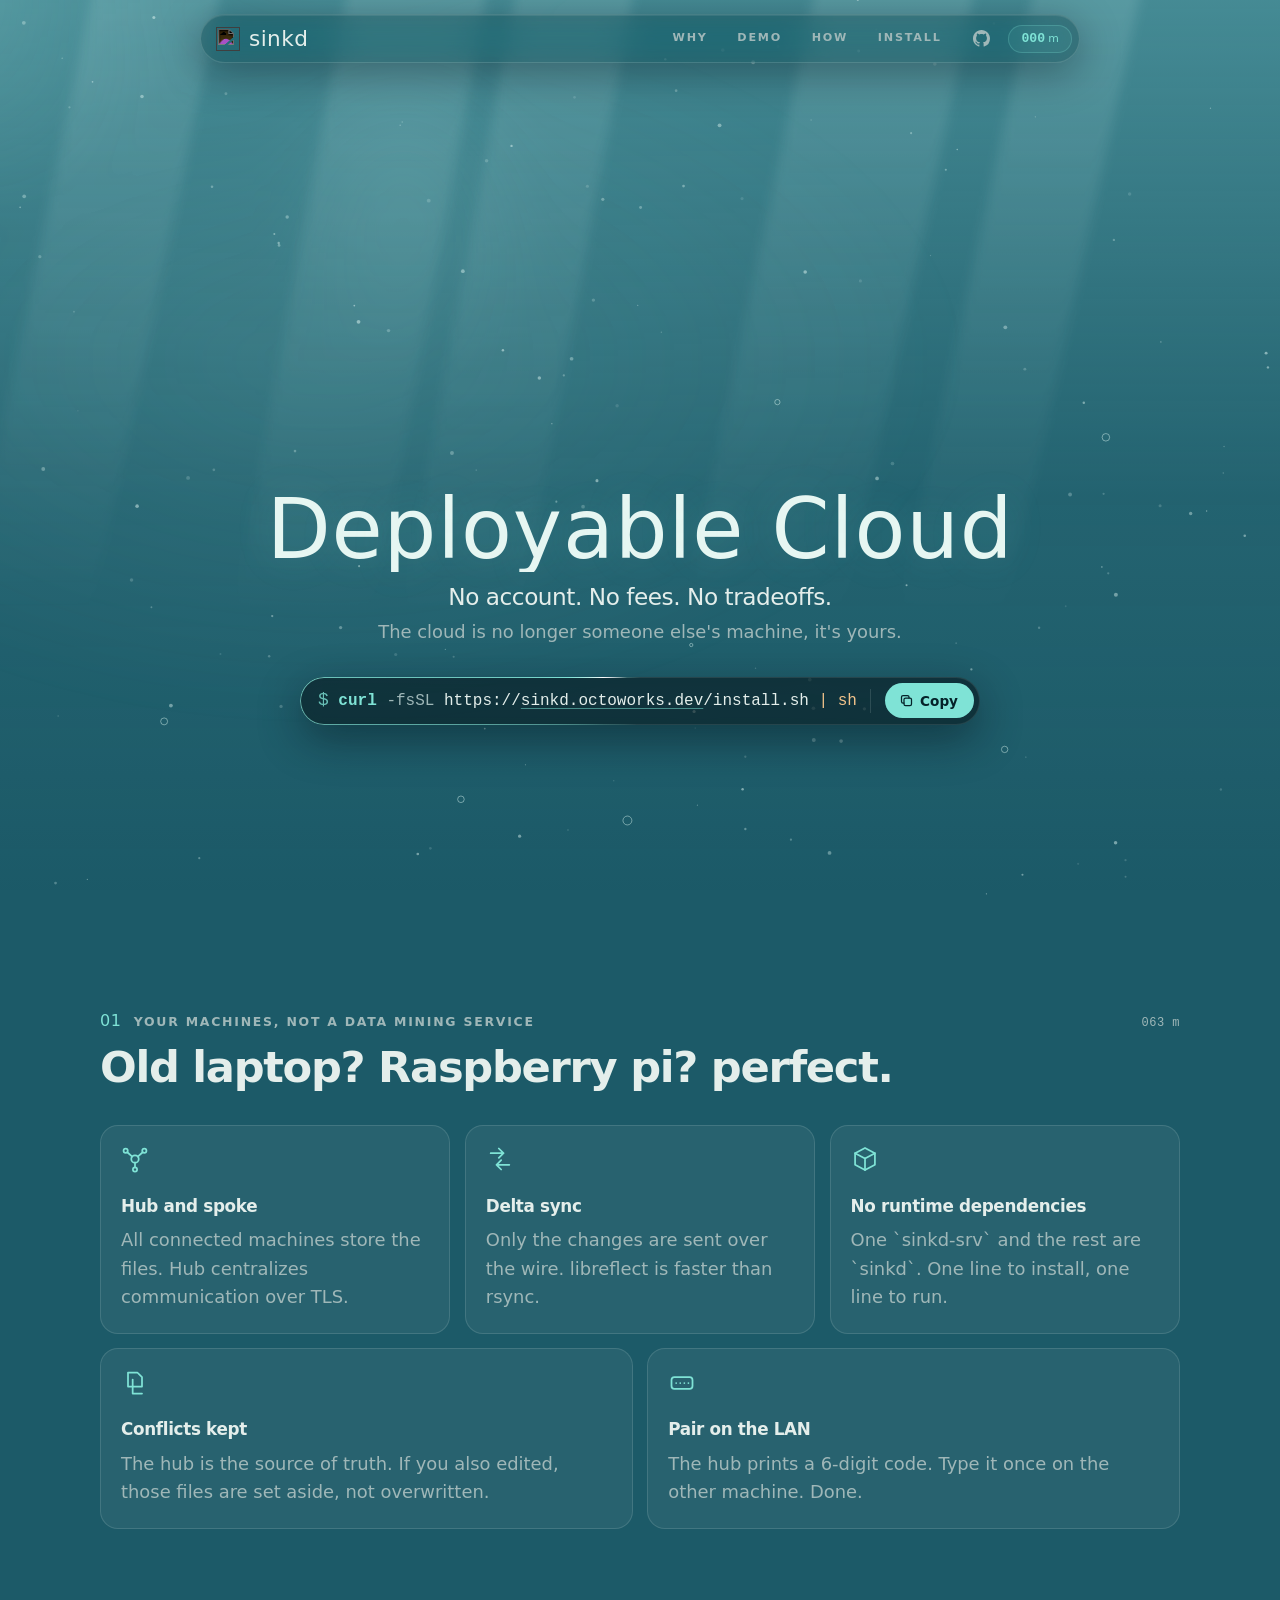
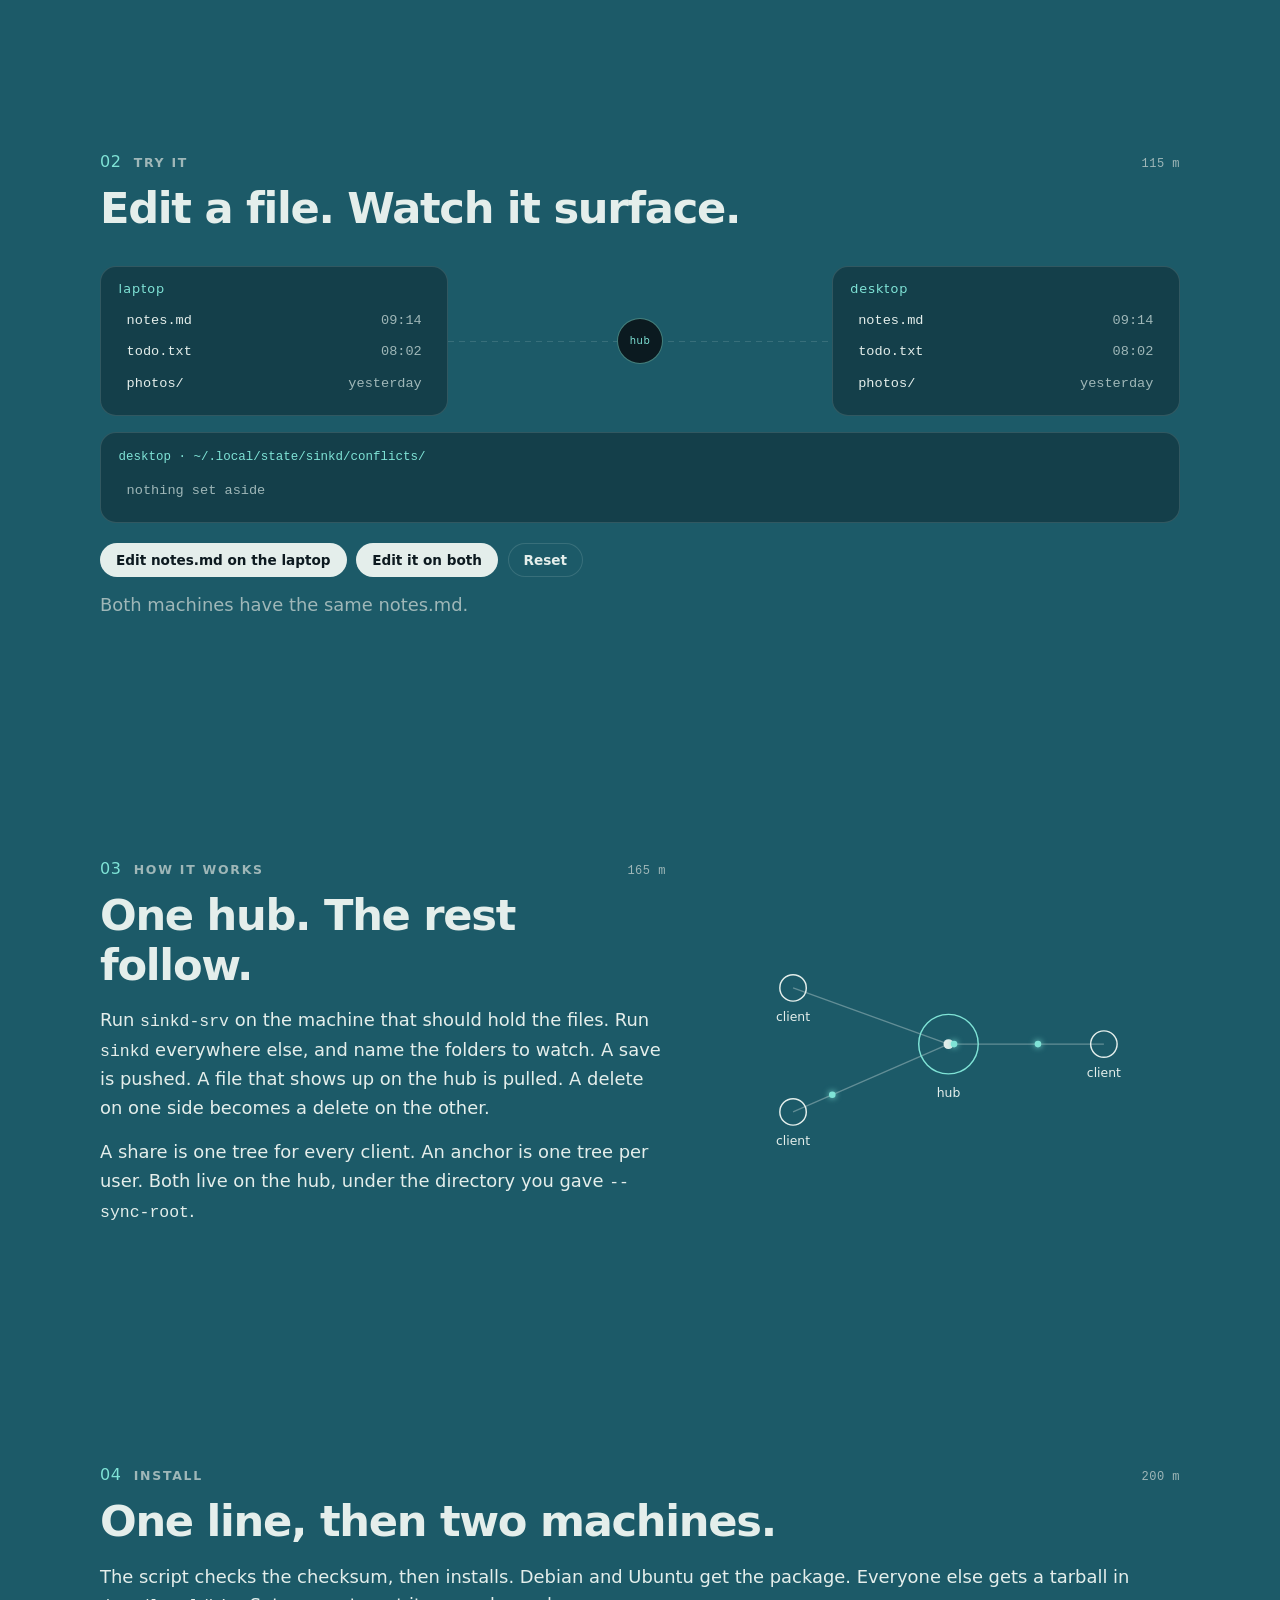
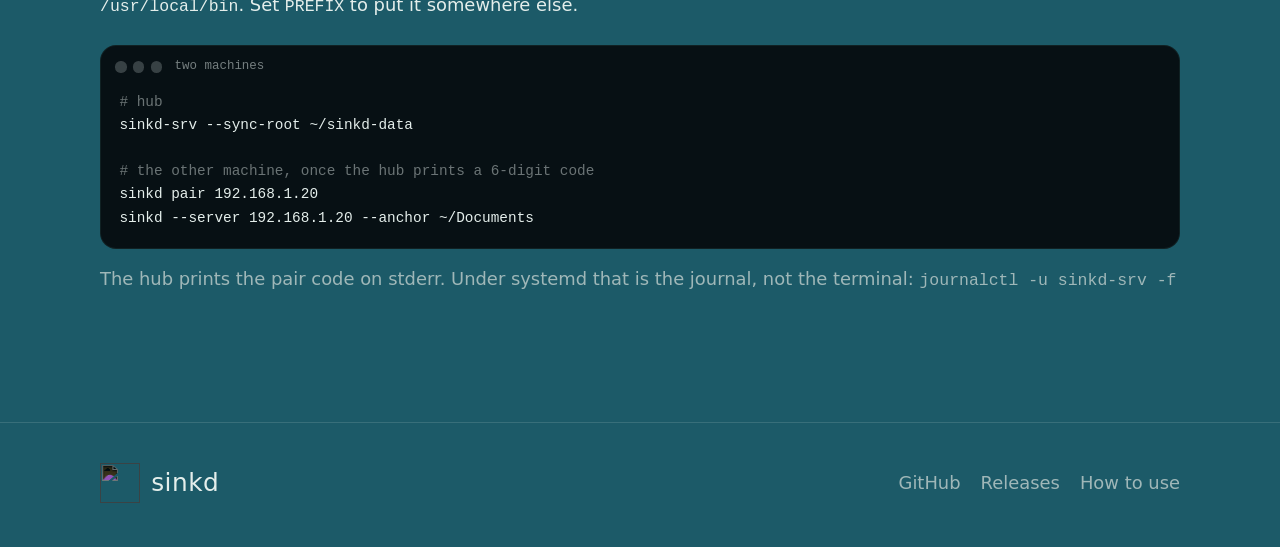
==== commit edb8493d: "feat: move to cloudflare" ====
--- a/site/index.html
+++ b/site/index.html
@@ -44,7 +44,7 @@
       <div class="cmd">
         <div class="cmd-line">
           <span class="prompt" aria-hidden="true">$</span>
-          <code id="hero-cmd"><span class="t-cmd">curl</span> <span class="t-flag">-fsSL</span> <span class="t-url">https://<u>sinkd.octoworks.shop</u>/install.sh</span> <span class="t-pipe">| sh</span></code>
+          <code id="hero-cmd"><span class="t-cmd">curl</span> <span class="t-flag">-fsSL</span> <span class="t-url">https://<u>sinkd.octoworks.dev</u>/install.sh</span> <span class="t-pipe">| sh</span></code>
         </div>
         <span class="cmd-div" aria-hidden="true"></span>
         <button type="button" class="copy" data-copy="#hero-cmd" aria-label="Copy install command">
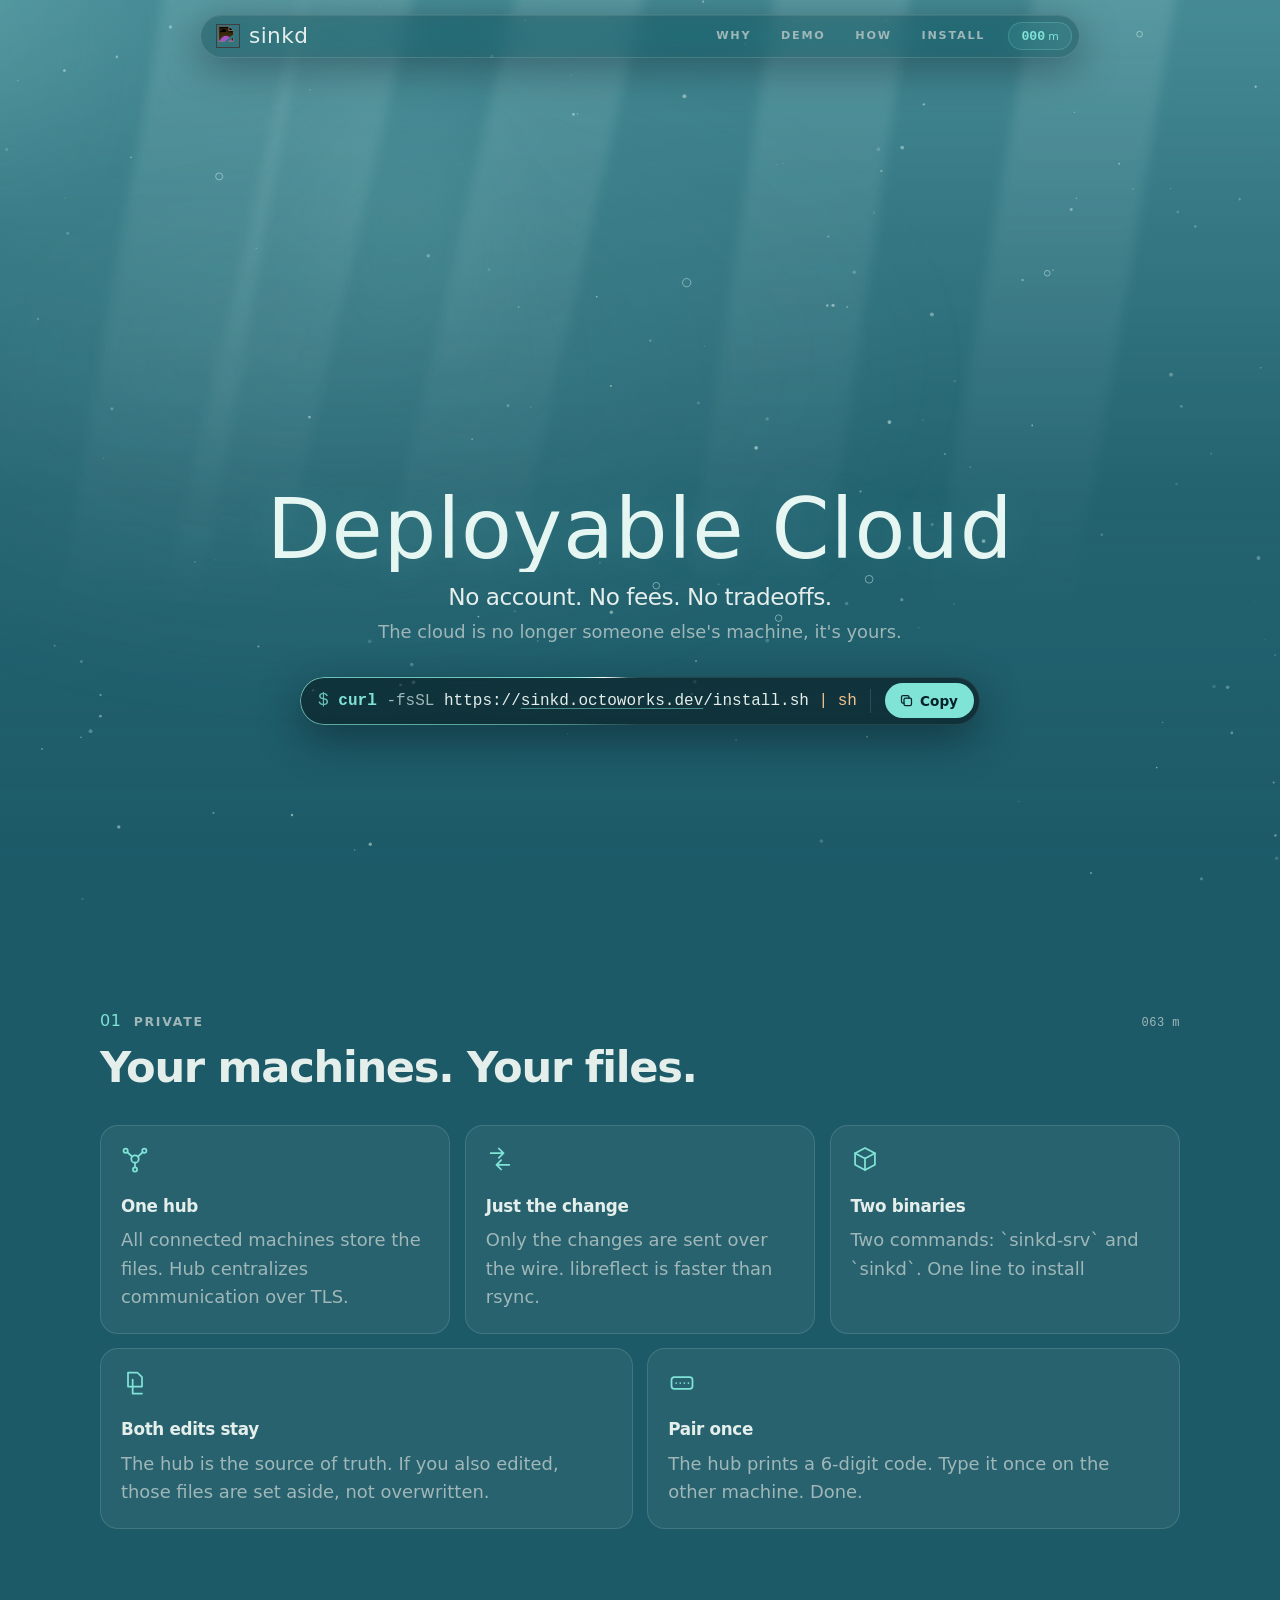
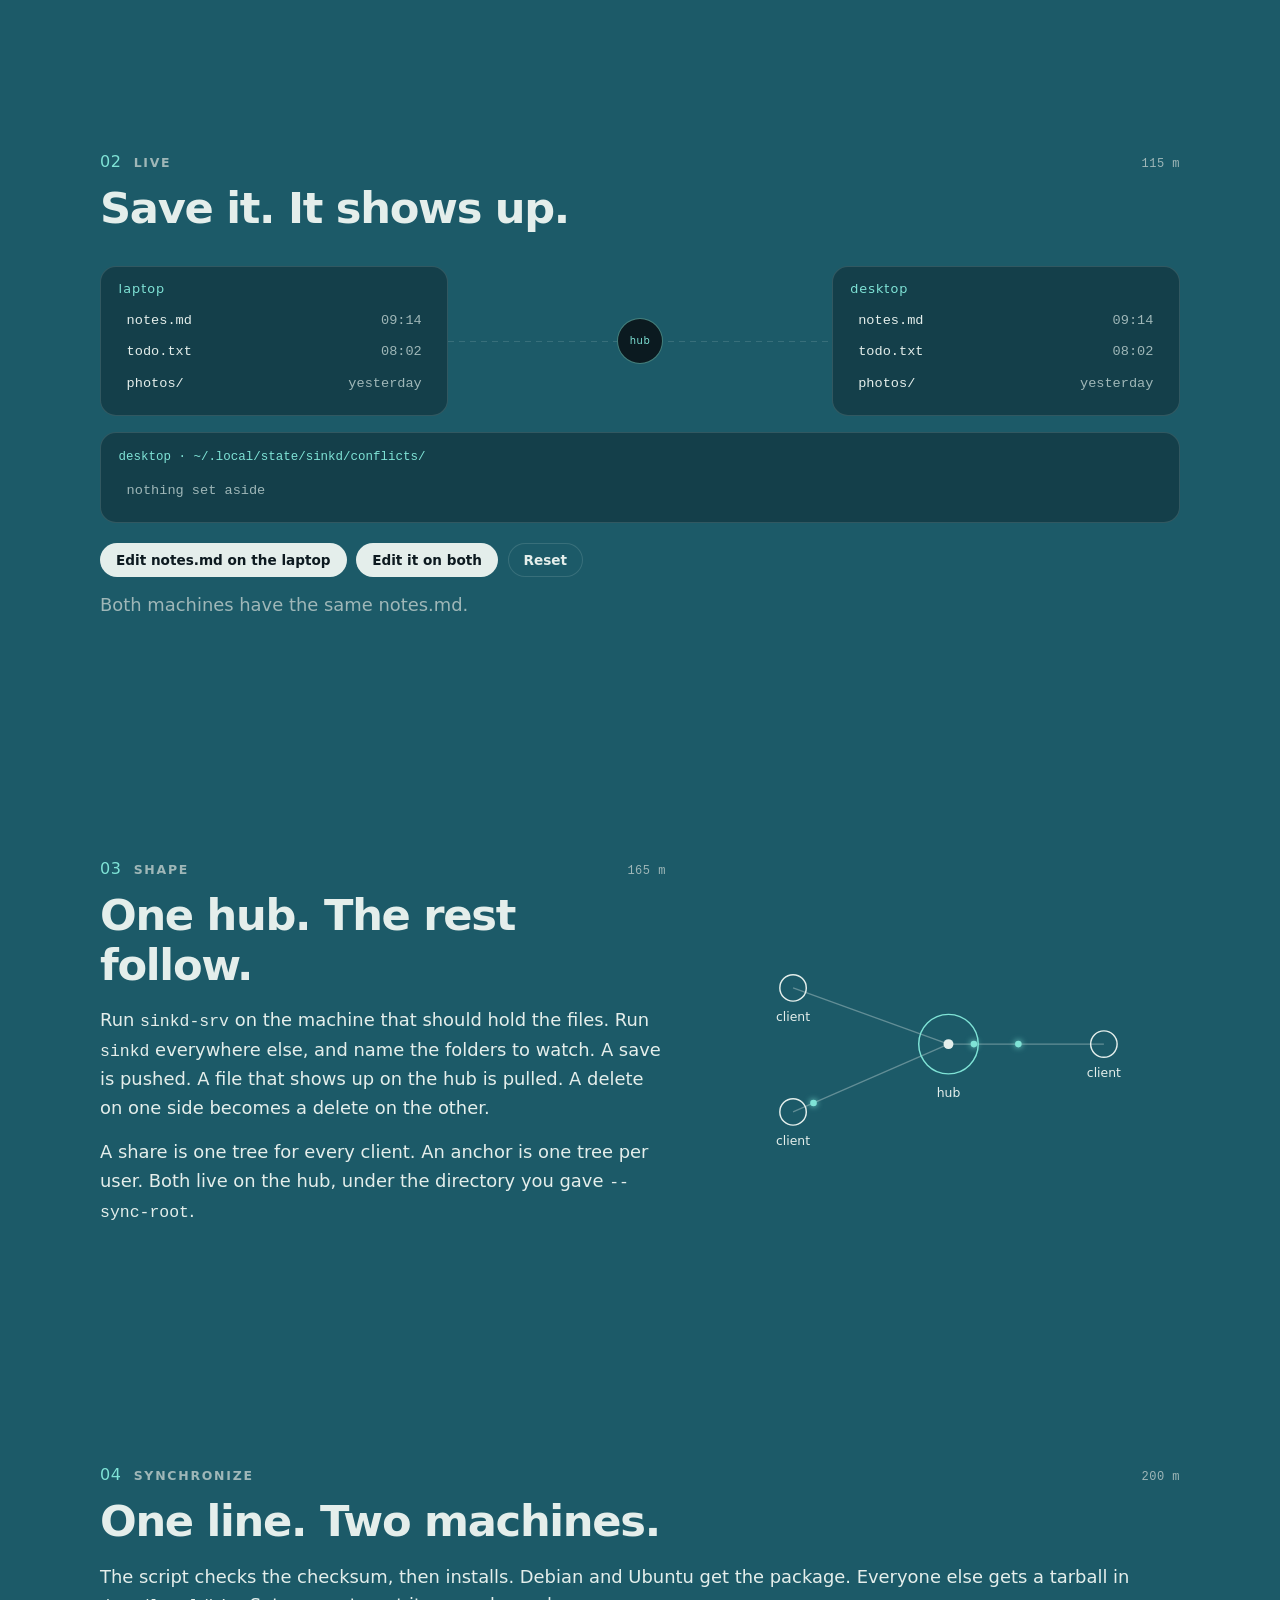
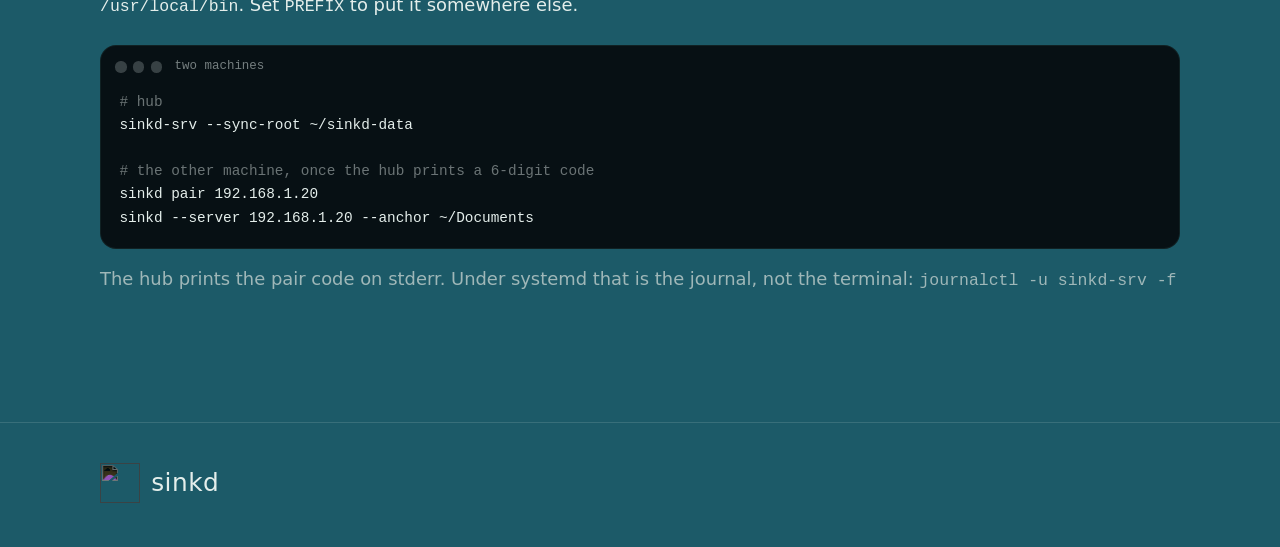
==== commit d9d4cfc4: "site: add some punch to the headers" ====
--- a/site/index.html
+++ b/site/index.html
@@ -17,7 +17,6 @@
       <img src="assets/sinkd-slim.svg" alt="" width="24" height="24">
       <span class="wordmark">sinkd</span>
     </a>
-    <a class="ver" id="version" hidden></a>
     <nav class="nav" aria-label="Sections">
       <a href="#why">Why</a>
       <a href="#demo">Demo</a>
@@ -25,9 +24,6 @@
       <a href="#install">Install</a>
       <i class="sonar" aria-hidden="true"></i>
     </nav>
-    <a class="gh" href="https://github.com/octo-works/sinkd" aria-label="sinkd on GitHub">
-      <svg viewBox="0 0 16 16" aria-hidden="true"><path d="M8 0C3.58 0 0 3.58 0 8c0 3.54 2.29 6.53 5.47 7.59.4.07.55-.17.55-.38 0-.19-.01-.82-.01-1.49-2.01.37-2.53-.49-2.69-.94-.09-.23-.48-.94-.82-1.13-.28-.15-.68-.52-.01-.53.63-.01 1.08.58 1.23.82.72 1.21 1.87.87 2.33.66.07-.52.28-.87.51-1.07-1.78-.2-3.64-.89-3.64-3.95 0-.87.31-1.59.82-2.15-.08-.2-.36-1.02.08-2.12 0 0 .67-.21 2.2.82.64-.18 1.32-.27 2-.27.68 0 1.36.09 2 .27 1.53-1.04 2.2-.82 2.2-.82.44 1.1.16 1.92.08 2.12.51.56.82 1.27.82 2.15 0 3.07-1.87 3.75-3.65 3.95.29.25.54.73.54 1.48 0 1.07-.01 1.93-.01 2.2 0 .21.15.46.55.38A8.01 8.01 0 0 0 16 8c0-4.42-3.58-8-8-8z"/></svg>
-    </a>
     <span class="depth-chip" title="How far down the page you are"><b id="depth-read">000</b><span>m</span></span>
     <i class="waterline" aria-hidden="true"></i>
   </header>
@@ -59,32 +55,32 @@
   <main>
     <section id="why" class="section">
       <div class="wrap">
-        <p class="eyebrow" data-reveal><span class="num">01</span> Your machines, not a data mining service <span class="depth" data-depth></span></p>
-        <h2 data-reveal>Old laptop? Raspberry pi? perfect.</h2>
+        <p class="eyebrow" data-reveal><span class="num">01</span> Private <span class="depth" data-depth></span></p>
+        <h2 data-reveal>Your machines. Your files.</h2>
         <ul class="cards">
           <li class="card" data-reveal>
             <svg class="icon" viewBox="0 0 24 24" aria-hidden="true"><circle cx="12" cy="12" r="3.2"/><circle cx="4" cy="5" r="1.8"/><circle cx="20" cy="5" r="1.8"/><circle cx="12" cy="21" r="1.8"/><path d="M5.4 6.2 9.6 10M18.6 6.2 14.4 10M12 15.2v4"/></svg>
-            <h3>Hub and spoke</h3>
+            <h3>One hub</h3>
             <p>All connected machines store the files. Hub centralizes communication over TLS.</p>
           </li>
           <li class="card" data-reveal>
             <svg class="icon" viewBox="0 0 24 24" aria-hidden="true"><path d="M4 7h11M11 3l4 4-4 4M20 17H9M13 13l-4 4 4 4"/></svg>
-            <h3>Delta sync</h3>
+            <h3>Just the change</h3>
             <p>Only the changes are sent over the wire. libreflect is faster than rsync.</p>
           </li>
           <li class="card" data-reveal>
             <svg class="icon" viewBox="0 0 24 24" aria-hidden="true"><path d="M12 2.5 20.5 7v10L12 21.5 3.5 17V7z"/><path d="M3.5 7 12 11.5 20.5 7M12 11.5v10"/></svg>
-            <h3>No runtime dependencies</h3>
-            <p>One `sinkd-srv` and the rest are `sinkd`. One line to install, one line to run.</p>
+            <h3>Two binaries</h3>
+            <p>Two commands: `sinkd-srv` and `sinkd`. One line to install</p>
           </li>
           <li class="card" data-reveal>
             <svg class="icon" viewBox="0 0 24 24" aria-hidden="true"><path d="M6 3h8l4 4v8H6z"/><path d="M10 9v12h8"/></svg>
-            <h3>Conflicts kept</h3>
+            <h3>Both edits stay</h3>
             <p>The hub is the source of truth. If you also edited, those files are set aside, not overwritten.</p>
           </li>
           <li class="card" data-reveal>
             <svg class="icon" viewBox="0 0 24 24" aria-hidden="true"><rect x="3" y="7" width="18" height="10" rx="2.5"/><path d="M7 12h.01M10.5 12h.01M14 12h.01M17.5 12h.01"/></svg>
-            <h3>Pair on the LAN</h3>
+            <h3>Pair once</h3>
             <p>The hub prints a 6-digit code. Type it once on the other machine. Done.</p>
           </li>
         </ul>
@@ -93,8 +89,8 @@
 
     <section id="demo" class="section">
       <div class="wrap">
-        <p class="eyebrow" data-reveal><span class="num">02</span> Try it <span class="depth" data-depth></span></p>
-        <h2 data-reveal>Edit a file. Watch it surface.</h2>
+        <p class="eyebrow" data-reveal><span class="num">02</span> Live <span class="depth" data-depth></span></p>
+        <h2 data-reveal>Save it. It shows up.</h2>
         <div class="demo" data-reveal>
           <div class="machine" id="laptop">
             <p class="machine-name">laptop</p>
@@ -133,7 +129,7 @@
     <section id="how" class="section">
       <div class="wrap split">
         <div>
-          <p class="eyebrow" data-reveal><span class="num">03</span> How it works <span class="depth" data-depth></span></p>
+          <p class="eyebrow" data-reveal><span class="num">03</span> Shape <span class="depth" data-depth></span></p>
           <h2 data-reveal>One hub. The rest follow.</h2>
           <p data-reveal>Run <code>sinkd-srv</code> on the machine that should hold the files. Run <code>sinkd</code> everywhere else, and name the folders to watch. A save is pushed. A file that shows up on the hub is pulled. A delete on one side becomes a delete on the other.</p>
           <p data-reveal>A share is one tree for every client. An anchor is one tree per user. Both live on the hub, under the directory you gave <code>--sync-root</code>.</p>
@@ -168,8 +164,8 @@
 
     <section id="install" class="section">
       <div class="wrap">
-        <p class="eyebrow" data-reveal><span class="num">04</span> Install <span class="depth" data-depth></span></p>
-        <h2 data-reveal>One line, then two machines.</h2>
+        <p class="eyebrow" data-reveal><span class="num">04</span> Synchronize <span class="depth" data-depth></span></p>
+        <h2 data-reveal>One line. Two machines.</h2>
         <p data-reveal>The script checks the checksum, then installs. Debian and Ubuntu get the package. Everyone else gets a tarball in <code>/usr/local/bin</code>. Set <code>PREFIX</code> to put it somewhere else.</p>
         <div class="term" data-reveal>
           <div class="term-bar"><i></i><i></i><i></i><span>two machines</span></div>
@@ -188,10 +184,6 @@
   <footer class="footer">
     <div class="wrap footer-inner">
       <a class="foot-brand" href="#top"><img src="assets/sinkd-slim.svg" alt="" width="40" height="40"><span class="wordmark">sinkd</span></a>
-      <span class="spacer"></span>
-      <a href="https://github.com/octo-works/sinkd">GitHub</a>
-      <a href="https://github.com/octo-works/sinkd/releases">Releases</a>
-      <a href="https://github.com/octo-works/sinkd/blob/main/HOW_TO_USE.md">How to use</a>
     </div>
   </footer>
   <script src="current.js"></script>
--- a/site/style.css
+++ b/site/style.css
@@ -52,8 +52,6 @@
   width: min(1080px, calc(100% - 2.5rem));
   margin-inline: auto;
 }
-
-.spacer { flex: 1; }
 
 .wordmark {
   font-family: var(--display);
@@ -93,13 +91,6 @@
 .brand img { filter: invert(1); }
 .brand .wordmark { font-size: 1.35rem; }
 
-.ver {
-  padding: 0.15rem 0.5rem;
-  border-radius: 999px;
-  background: var(--glass);
-  font: 500 0.72rem var(--mono);
-}
-
 .nav { position: relative; display: flex; gap: 0.15rem; margin-left: auto; }
 
 .nav a {
@@ -142,10 +133,6 @@
   from { transform: scale(1); opacity: 0.9; }
   to { transform: scale(6); opacity: 0; }
 }
-
-.gh { display: grid; place-items: center; width: 34px; height: 34px; border-radius: 50%; }
-.gh:hover { background: var(--glass); }
-.gh svg { width: 17px; height: 17px; fill: currentColor; }
 
 .depth-chip {
   display: flex;
@@ -721,8 +708,8 @@
 .js .card[data-reveal]:nth-child(5) { transition-delay: 0.32s; }
 
 @media (max-width: 680px) {
-  .nav, .ver { display: none; }
-  .gh { margin-left: auto; }
+  .nav { display: none; }
+  .depth-chip { margin-left: auto; }
 }
 
 @media (max-width: 800px) {
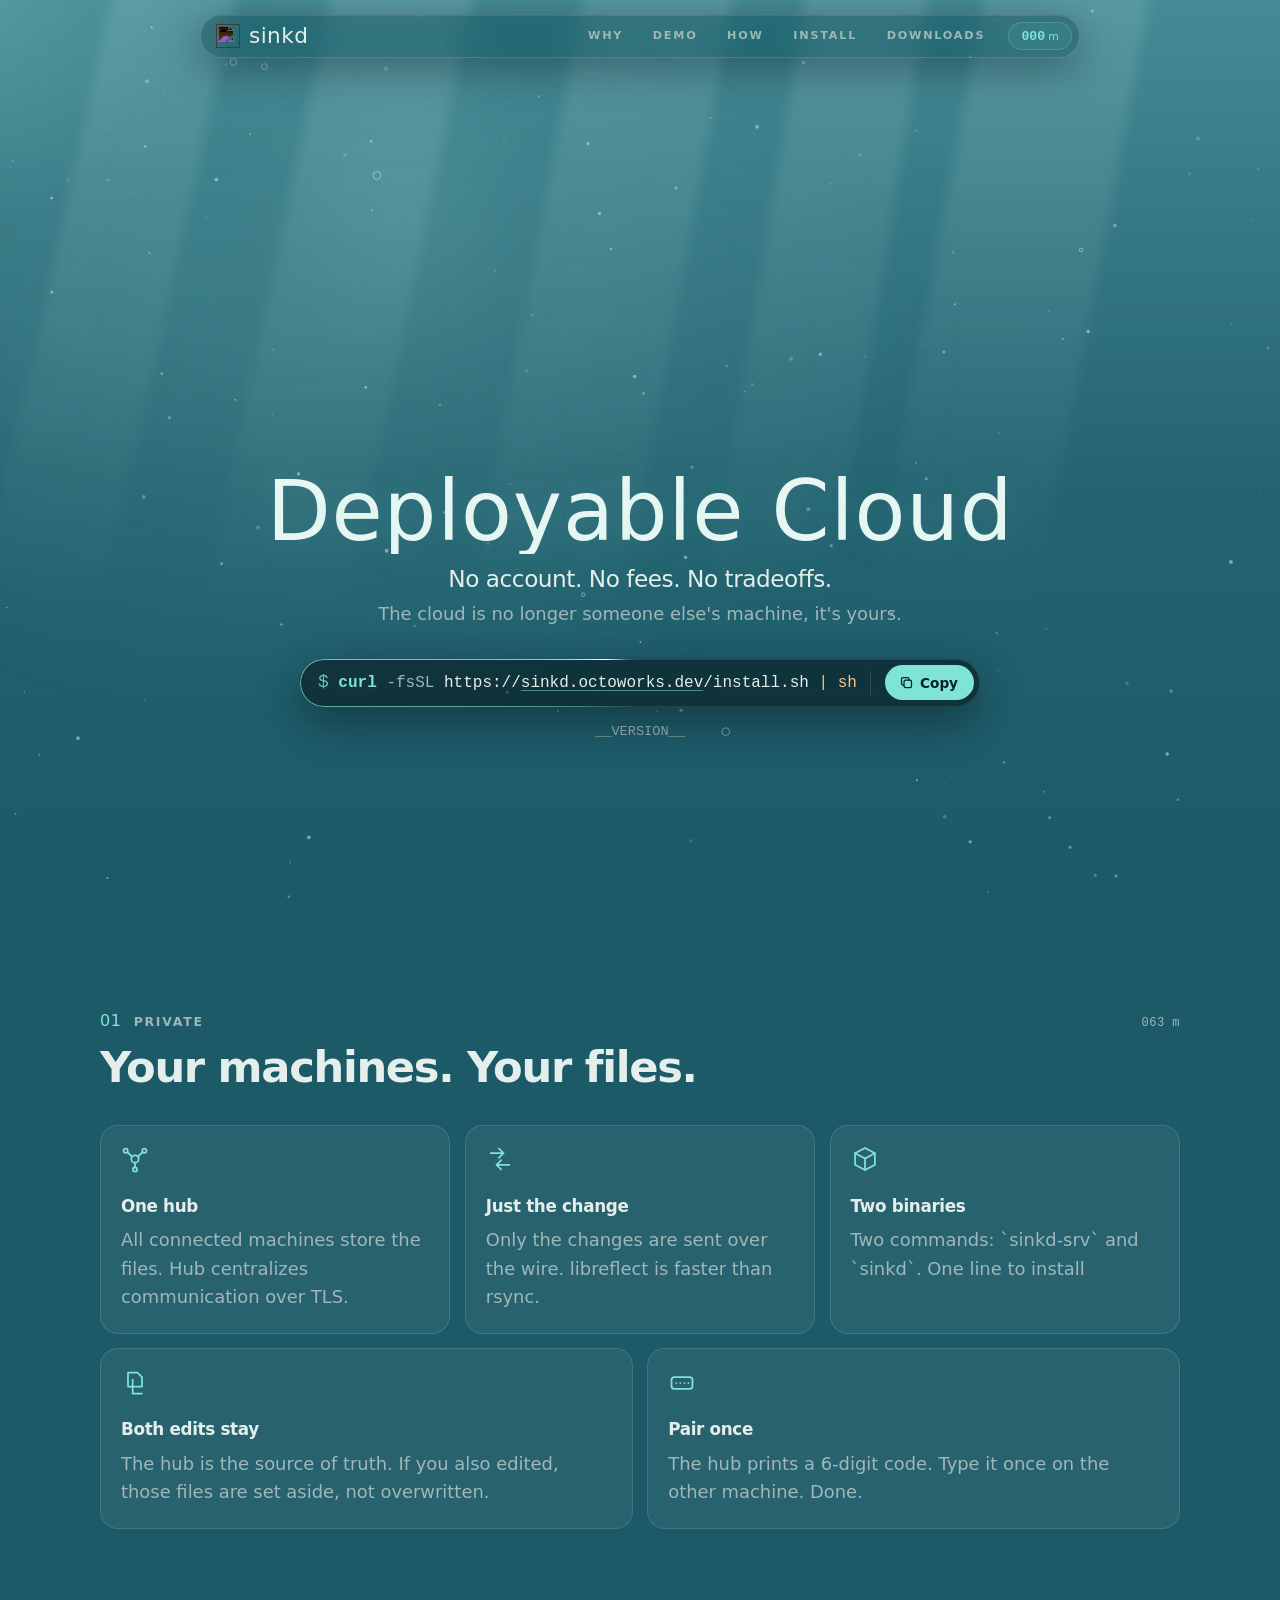
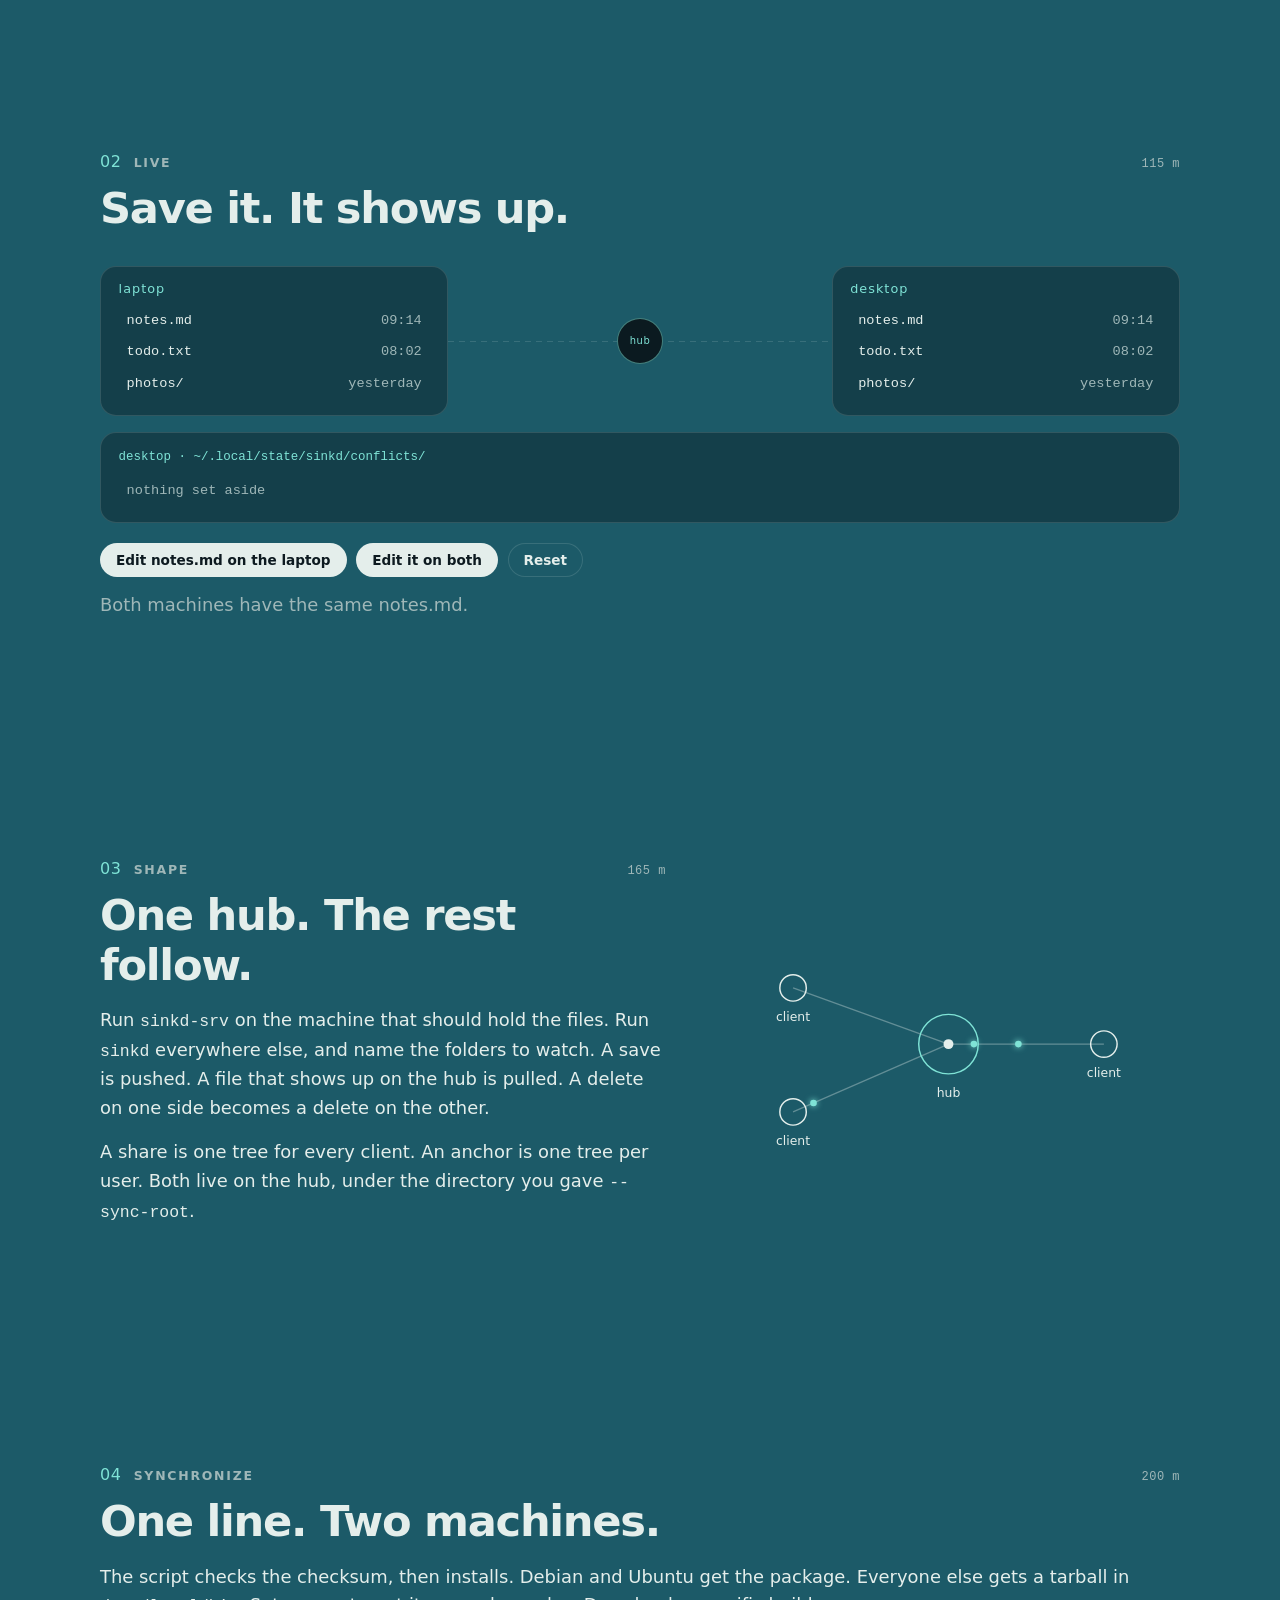
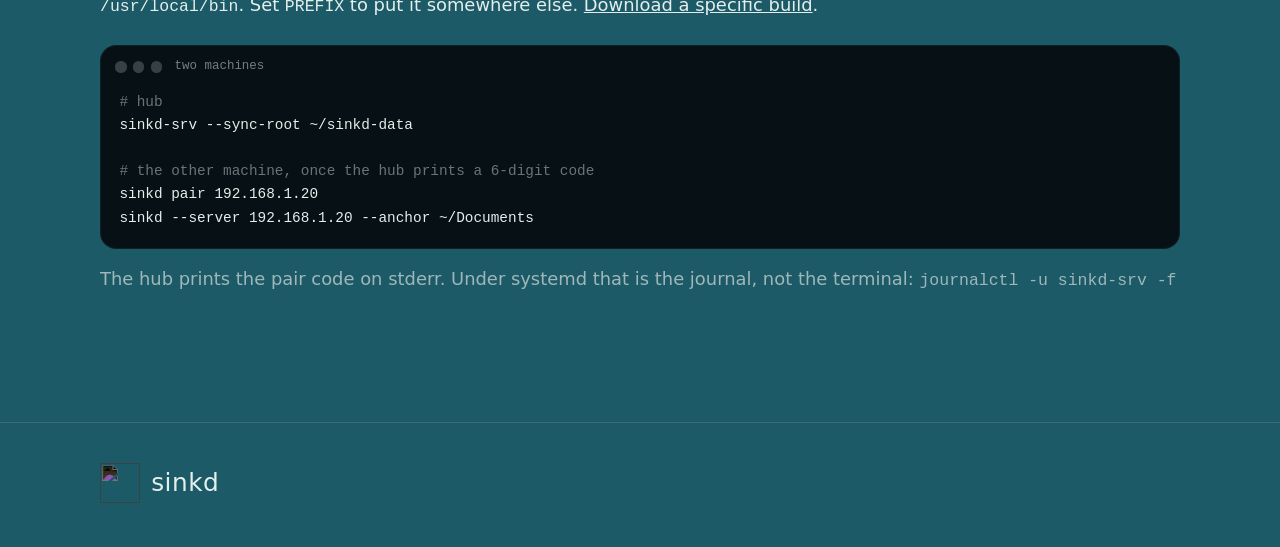
==== commit 64c23852: "feat: downloads page" ====
--- a/site/index.html
+++ b/site/index.html
@@ -22,6 +22,7 @@
       <a href="#demo">Demo</a>
       <a href="#how">How</a>
       <a href="#install">Install</a>
+      <a href="downloads.html">Downloads</a>
       <i class="sonar" aria-hidden="true"></i>
     </nav>
     <span class="depth-chip" title="How far down the page you are"><b id="depth-read">000</b><span>m</span></span>
@@ -49,6 +50,7 @@
           <span class="copy-label">Copy</span>
         </button>
       </div>
+      <p class="release">__VERSION__</p>
     </div>
   </section>
 
@@ -166,7 +168,7 @@
       <div class="wrap">
         <p class="eyebrow" data-reveal><span class="num">04</span> Synchronize <span class="depth" data-depth></span></p>
         <h2 data-reveal>One line. Two machines.</h2>
-        <p data-reveal>The script checks the checksum, then installs. Debian and Ubuntu get the package. Everyone else gets a tarball in <code>/usr/local/bin</code>. Set <code>PREFIX</code> to put it somewhere else.</p>
+        <p data-reveal>The script checks the checksum, then installs. Debian and Ubuntu get the package. Everyone else gets a tarball in <code>/usr/local/bin</code>. Set <code>PREFIX</code> to put it somewhere else. <a href="downloads.html">Download a specific build</a>.</p>
         <div class="term" data-reveal>
           <div class="term-bar"><i></i><i></i><i></i><span>two machines</span></div>
           <pre><span class="ln c" style="--i:0"># hub</span>
--- a/site/style.css
+++ b/site/style.css
@@ -683,6 +683,35 @@
 @keyframes type { to { clip-path: inset(0 0 0 0); } }
 
 .note { margin-top: 1rem; color: var(--muted); }
+
+.release {
+  margin: 0.9rem 0 0;
+  color: var(--muted);
+  font-family: var(--mono);
+  font-size: 0.85rem;
+}
+
+.page { padding-top: 8rem; }
+
+.downloads {
+  list-style: none;
+  padding: 0;
+  margin: 1.5rem 0 0;
+}
+
+.downloads li { border-top: 1px solid var(--line); }
+
+.downloads a {
+  display: flex;
+  justify-content: space-between;
+  gap: 1rem;
+  padding: 0.85rem 0;
+  text-decoration: none;
+}
+
+.downloads a:hover { color: var(--glow); }
+
+.downloads code { color: var(--muted); }
 
 /* ---------- footer ---------- */
 
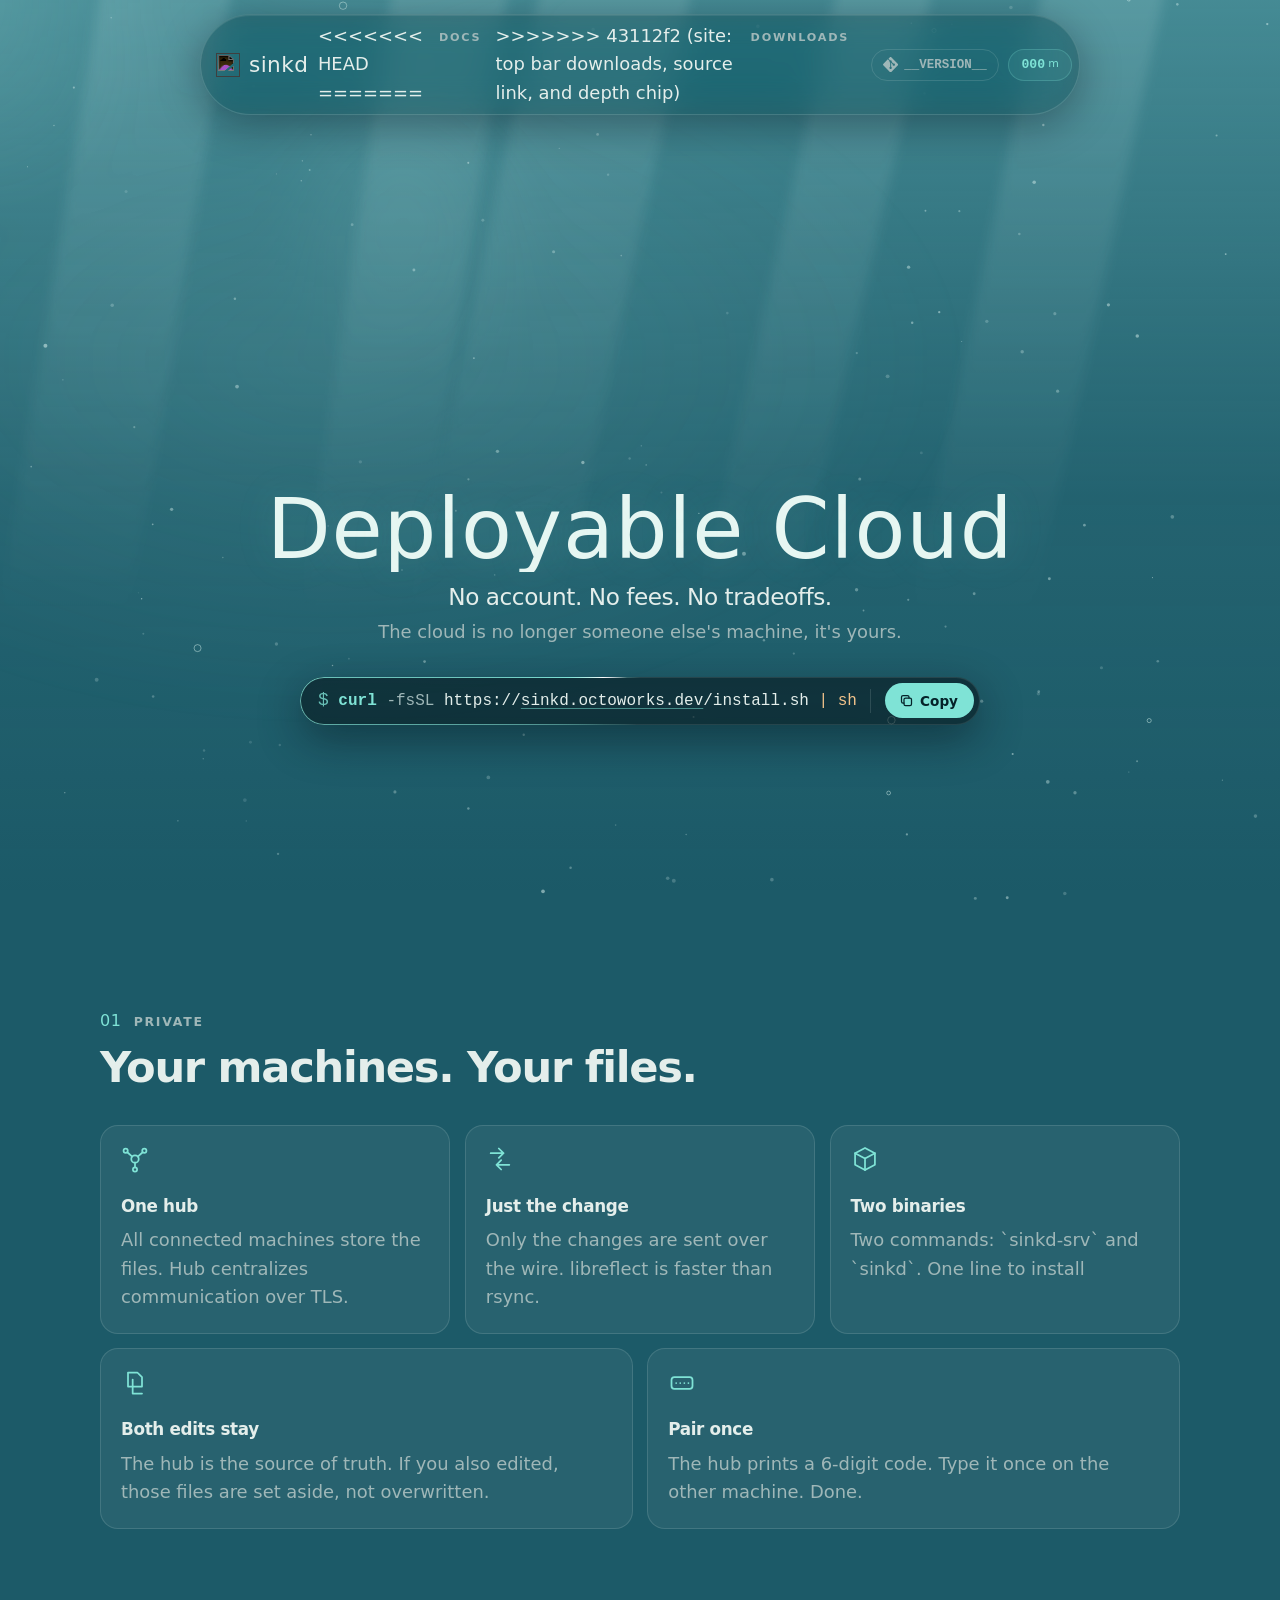
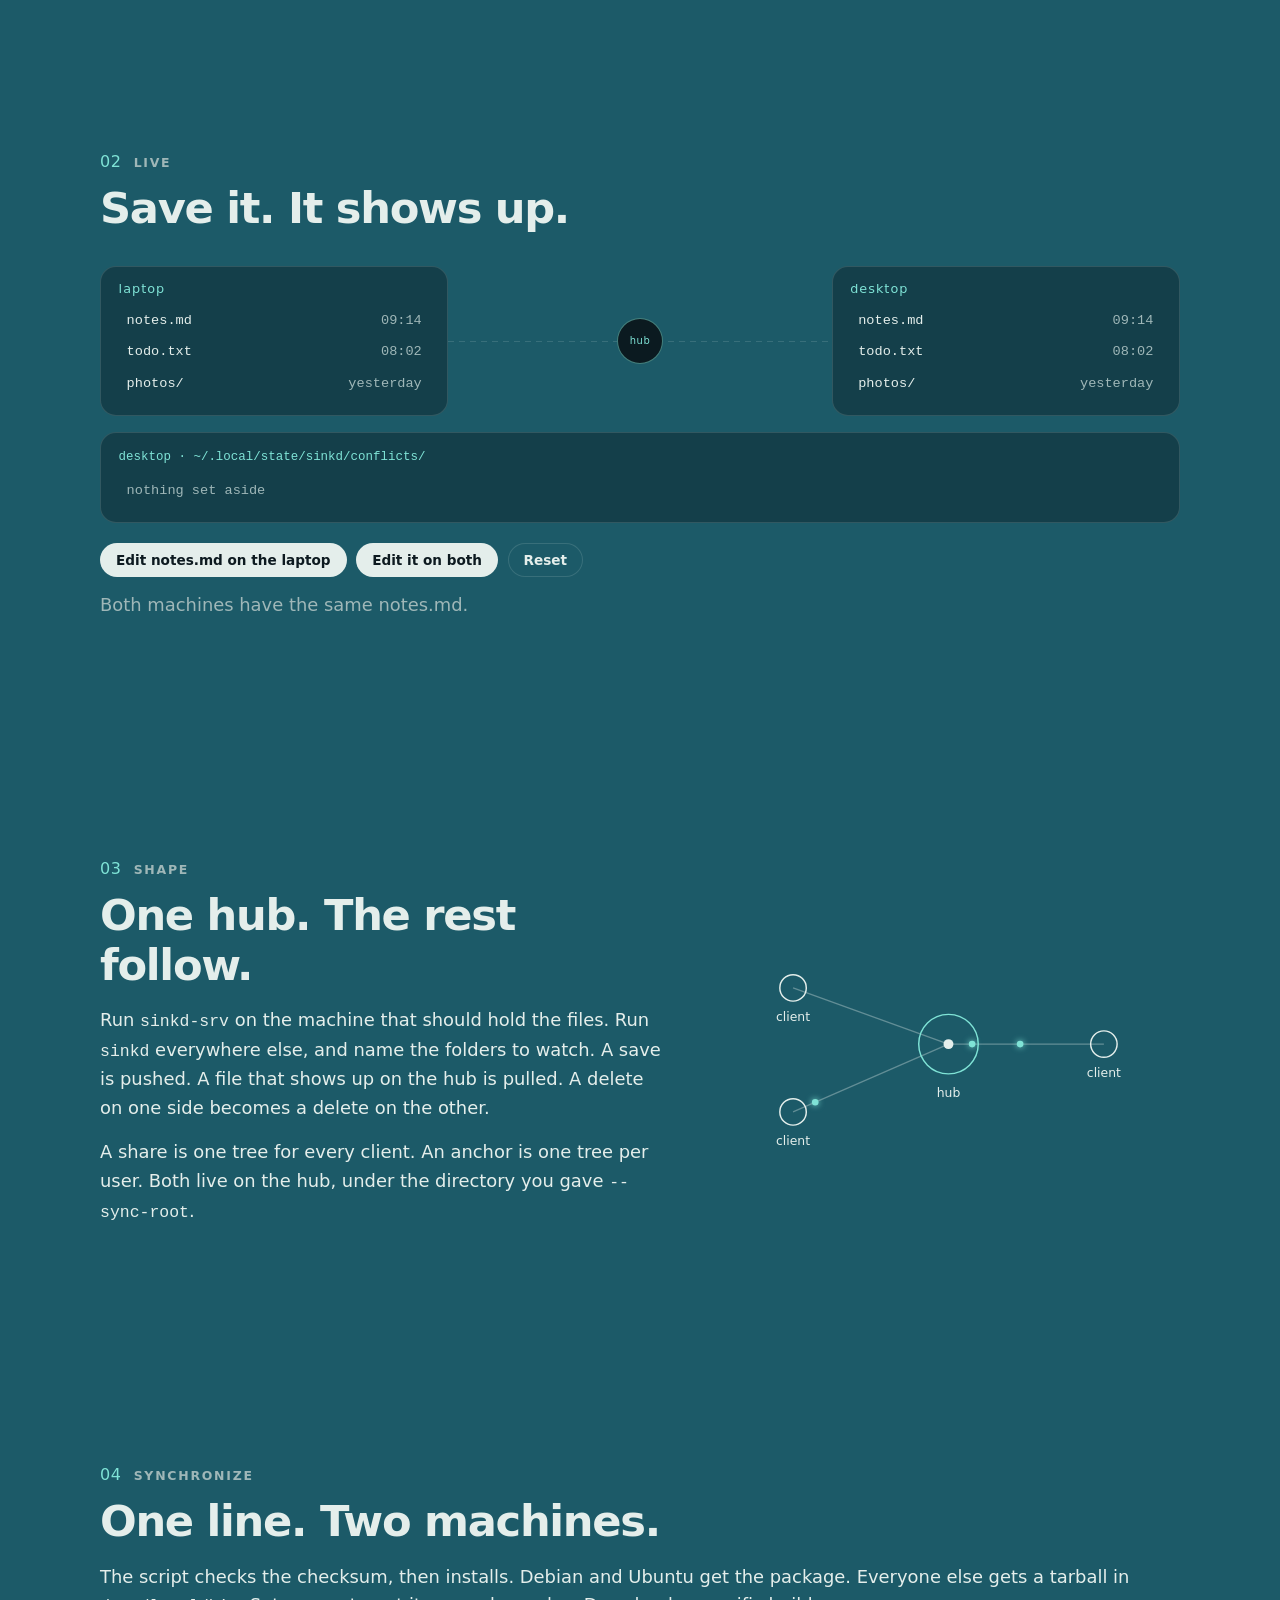
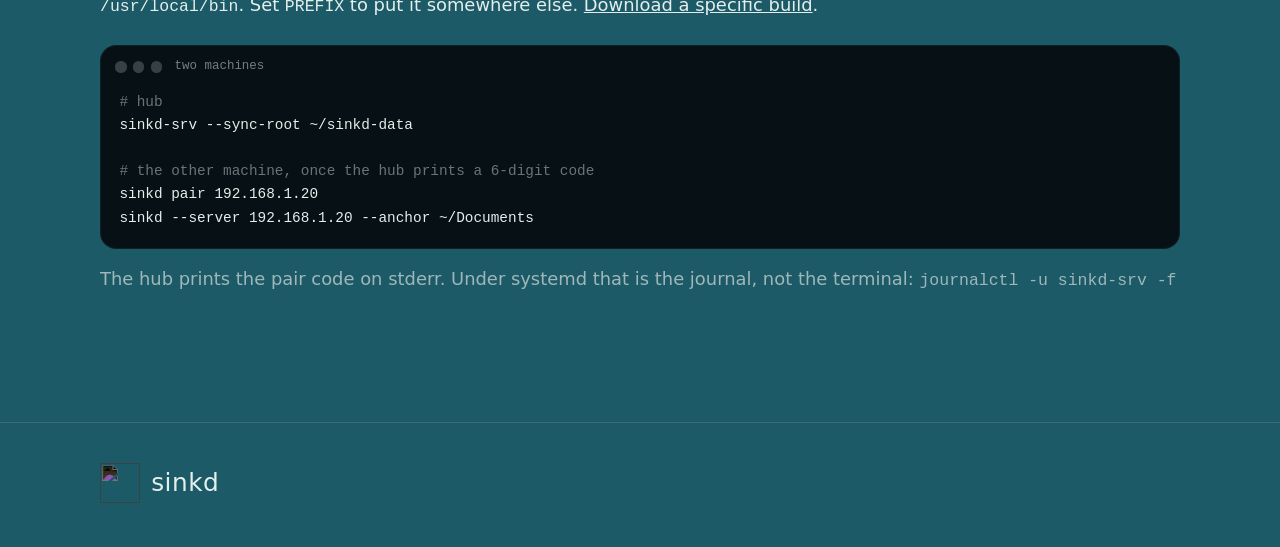
==== commit 70bef938: "site: top bar downloads, source link, and depth chip many doc improvements as well chore: minor bump" ====
--- a/site/index.html
+++ b/site/index.html
@@ -17,14 +17,17 @@
       <img src="assets/sinkd-slim.svg" alt="" width="24" height="24">
       <span class="wordmark">sinkd</span>
     </a>
-    <nav class="nav" aria-label="Sections">
-      <a href="#why">Why</a>
-      <a href="#demo">Demo</a>
-      <a href="#how">How</a>
-      <a href="#install">Install</a>
+    <nav class="nav" aria-label="Pages">
+<<<<<<< HEAD
+=======
+      <a href="docs.html">Docs</a>
+>>>>>>> 43112f2 (site: top bar downloads, source link, and depth chip)
       <a href="downloads.html">Downloads</a>
-      <i class="sonar" aria-hidden="true"></i>
     </nav>
+    <a class="source" href="https://github.com/krakjn/sinkd" aria-label="Source">
+      <svg class="git" viewBox="0 0 24 24" aria-hidden="true"><path d="M23.546 10.93 13.067.452c-.604-.603-1.582-.603-2.188 0L8.708 2.627l2.76 2.76c.645-.215 1.379-.07 1.889.441.516.515.658 1.258.438 1.9l2.658 2.66c.645-.223 1.387-.078 1.9.435.721.72.721 1.884 0 2.604-.719.719-1.881.719-2.6 0-.539-.541-.674-1.337-.404-1.996L12.86 8.955v6.525c.176.086.342.203.488.348.713.721.713 1.883 0 2.6-.719.721-1.889.721-2.609 0-.719-.719-.719-1.879 0-2.598.182-.182.387-.324.605-.426V8.835c-.217-.103-.42-.249-.6-.436-.535-.53-.668-1.316-.396-1.979L7.636 3.7.45 10.881c-.6.605-.6 1.584 0 2.189l10.48 10.477c.604.604 1.582.604 2.186 0l10.43-10.43c.605-.603.605-1.582 0-2.187"/></svg>
+      <span>__VERSION__</span>
+    </a>
     <span class="depth-chip" title="How far down the page you are"><b id="depth-read">000</b><span>m</span></span>
     <i class="waterline" aria-hidden="true"></i>
   </header>
@@ -50,14 +53,13 @@
           <span class="copy-label">Copy</span>
         </button>
       </div>
-      <p class="release">__VERSION__</p>
     </div>
   </section>
 
   <main>
     <section id="why" class="section">
       <div class="wrap">
-        <p class="eyebrow" data-reveal><span class="num">01</span> Private <span class="depth" data-depth></span></p>
+        <p class="eyebrow" data-reveal><span class="num">01</span> Private</p>
         <h2 data-reveal>Your machines. Your files.</h2>
         <ul class="cards">
           <li class="card" data-reveal>
@@ -91,7 +93,7 @@
 
     <section id="demo" class="section">
       <div class="wrap">
-        <p class="eyebrow" data-reveal><span class="num">02</span> Live <span class="depth" data-depth></span></p>
+        <p class="eyebrow" data-reveal><span class="num">02</span> Live</p>
         <h2 data-reveal>Save it. It shows up.</h2>
         <div class="demo" data-reveal>
           <div class="machine" id="laptop">
@@ -131,7 +133,7 @@
     <section id="how" class="section">
       <div class="wrap split">
         <div>
-          <p class="eyebrow" data-reveal><span class="num">03</span> Shape <span class="depth" data-depth></span></p>
+          <p class="eyebrow" data-reveal><span class="num">03</span> Shape</p>
           <h2 data-reveal>One hub. The rest follow.</h2>
           <p data-reveal>Run <code>sinkd-srv</code> on the machine that should hold the files. Run <code>sinkd</code> everywhere else, and name the folders to watch. A save is pushed. A file that shows up on the hub is pulled. A delete on one side becomes a delete on the other.</p>
           <p data-reveal>A share is one tree for every client. An anchor is one tree per user. Both live on the hub, under the directory you gave <code>--sync-root</code>.</p>
@@ -166,7 +168,7 @@
 
     <section id="install" class="section">
       <div class="wrap">
-        <p class="eyebrow" data-reveal><span class="num">04</span> Synchronize <span class="depth" data-depth></span></p>
+        <p class="eyebrow" data-reveal><span class="num">04</span> Synchronize</p>
         <h2 data-reveal>One line. Two machines.</h2>
         <p data-reveal>The script checks the checksum, then installs. Debian and Ubuntu get the package. Everyone else gets a tarball in <code>/usr/local/bin</code>. Set <code>PREFIX</code> to put it somewhere else. <a href="downloads.html">Download a specific build</a>.</p>
         <div class="term" data-reveal>
--- a/site/style.css
+++ b/site/style.css
@@ -91,11 +91,20 @@
 .brand img { filter: invert(1); }
 .brand .wordmark { font-size: 1.35rem; }
 
-.nav { position: relative; display: flex; gap: 0.15rem; margin-left: auto; }
+.nav { display: flex; gap: 0.15rem; margin-left: auto; }
+
+.nav a,
+.source,
+.depth-chip {
+  display: flex;
+  align-items: center;
+  height: 2rem;
+  border-radius: 999px;
+}
 
 .nav a {
-  padding: 0.5rem 0.85rem 0.6rem;
-  border-radius: 999px;
+  padding: 0 0.85rem;
+  margin-inline-end: -0.16em;
   font: 650 0.7rem/1 var(--sans);
   letter-spacing: 0.16em;
   text-transform: uppercase;
@@ -103,44 +112,21 @@
 }
 
 .nav a:hover { background: var(--glass); }
-.nav a.on { color: var(--ink); }
-
-.sonar {
-  position: absolute;
-  left: 0;
-  bottom: 1px;
-  width: 5px;
-  height: 5px;
-  border-radius: 50%;
-  background: var(--glow);
-  box-shadow: 0 0 8px var(--glow);
-  opacity: 0;
-  transition: transform 0.55s cubic-bezier(0.3, 0.7, 0.2, 1), opacity 0.3s ease;
-}
-
-.sonar::after {
-  content: "";
-  position: absolute;
-  inset: 0;
-  border: 1px solid var(--glow);
-  border-radius: 50%;
-  opacity: 0;
-}
-
-.sonar.ping::after { animation: sonar 1s ease-out; }
-
-@keyframes sonar {
-  from { transform: scale(1); opacity: 0.9; }
-  to { transform: scale(6); opacity: 0; }
-}
+.nav a[aria-current="page"] { color: var(--ink); }
+
+.source {
+  gap: 0.4rem;
+  padding: 0 0.7rem;
+  border: 1px solid var(--line);
+  font: 600 0.78rem/1 var(--mono);
+}
+
+.git { width: 0.95rem; height: 0.95rem; fill: currentColor; }
 
 .depth-chip {
-  display: flex;
-  align-items: baseline;
   gap: 0.2rem;
-  padding: 0.42rem 0.75rem;
+  padding: 0 0.75rem;
   border: 1px solid rgba(127, 227, 214, 0.24);
-  border-radius: 999px;
   background: rgba(127, 227, 214, 0.08);
   color: var(--glow);
 }
@@ -463,15 +449,6 @@
   color: var(--glow);
 }
 
-.depth {
-  margin-left: auto;
-  font: 500 0.75rem/1 var(--mono);
-  font-variant-numeric: tabular-nums;
-  letter-spacing: 0.04em;
-  text-transform: none;
-  color: var(--muted);
-}
-
 .cards {
   display: grid;
   grid-template-columns: repeat(6, 1fr);
@@ -684,14 +661,13 @@
 
 .note { margin-top: 1rem; color: var(--muted); }
 
-.release {
-  margin: 0.9rem 0 0;
-  color: var(--muted);
-  font-family: var(--mono);
-  font-size: 0.85rem;
-}
-
 .page { padding-top: 8rem; }
+
+.page .cmd { width: fit-content; margin-inline: auto; }
+
+.page h3 { margin-top: 2.2rem; }
+.page h3 + p { margin-bottom: 0.8rem; }
+.page .term { margin-top: 0; }
 
 .downloads {
   list-style: none;
@@ -737,15 +713,25 @@
 .js .card[data-reveal]:nth-child(5) { transition-delay: 0.32s; }
 
 @media (max-width: 680px) {
-  .nav { display: none; }
-  .depth-chip { margin-left: auto; }
+<<<<<<< HEAD
+  .topbar { gap: 0.35rem; padding-left: 0.7rem; }
+  .nav a { letter-spacing: 0.08em; margin-inline-end: -0.08em; padding: 0 0.55rem; }
+  .source span { display: none; }
+=======
+  .topbar { gap: 0.25rem; padding-left: 0.65rem; padding-right: 0.3rem; }
+  .brand .wordmark { font-size: 1.15rem; }
+  .nav { gap: 0; }
+  .nav a { letter-spacing: 0.06em; margin-inline-end: -0.06em; padding: 0 0.4rem; }
+  .source { padding: 0 0.45rem; }
+  .source span { display: none; }
+  .depth-chip { padding: 0 0.5rem; }
+>>>>>>> 43112f2 (site: top bar downloads, source link, and depth chip)
 }
 
 @media (max-width: 800px) {
   .cards { grid-template-columns: 1fr; }
   .card, .card:nth-child(4), .card:nth-child(5) { grid-column: auto; }
   .split { grid-template-columns: 1fr; }
-  .depth { display: none; }
   .demo { grid-template-columns: 1fr 64px 1fr; }
   .files { font-size: 0.74rem; }
   .files li { padding: 0.25rem 0.3rem; }
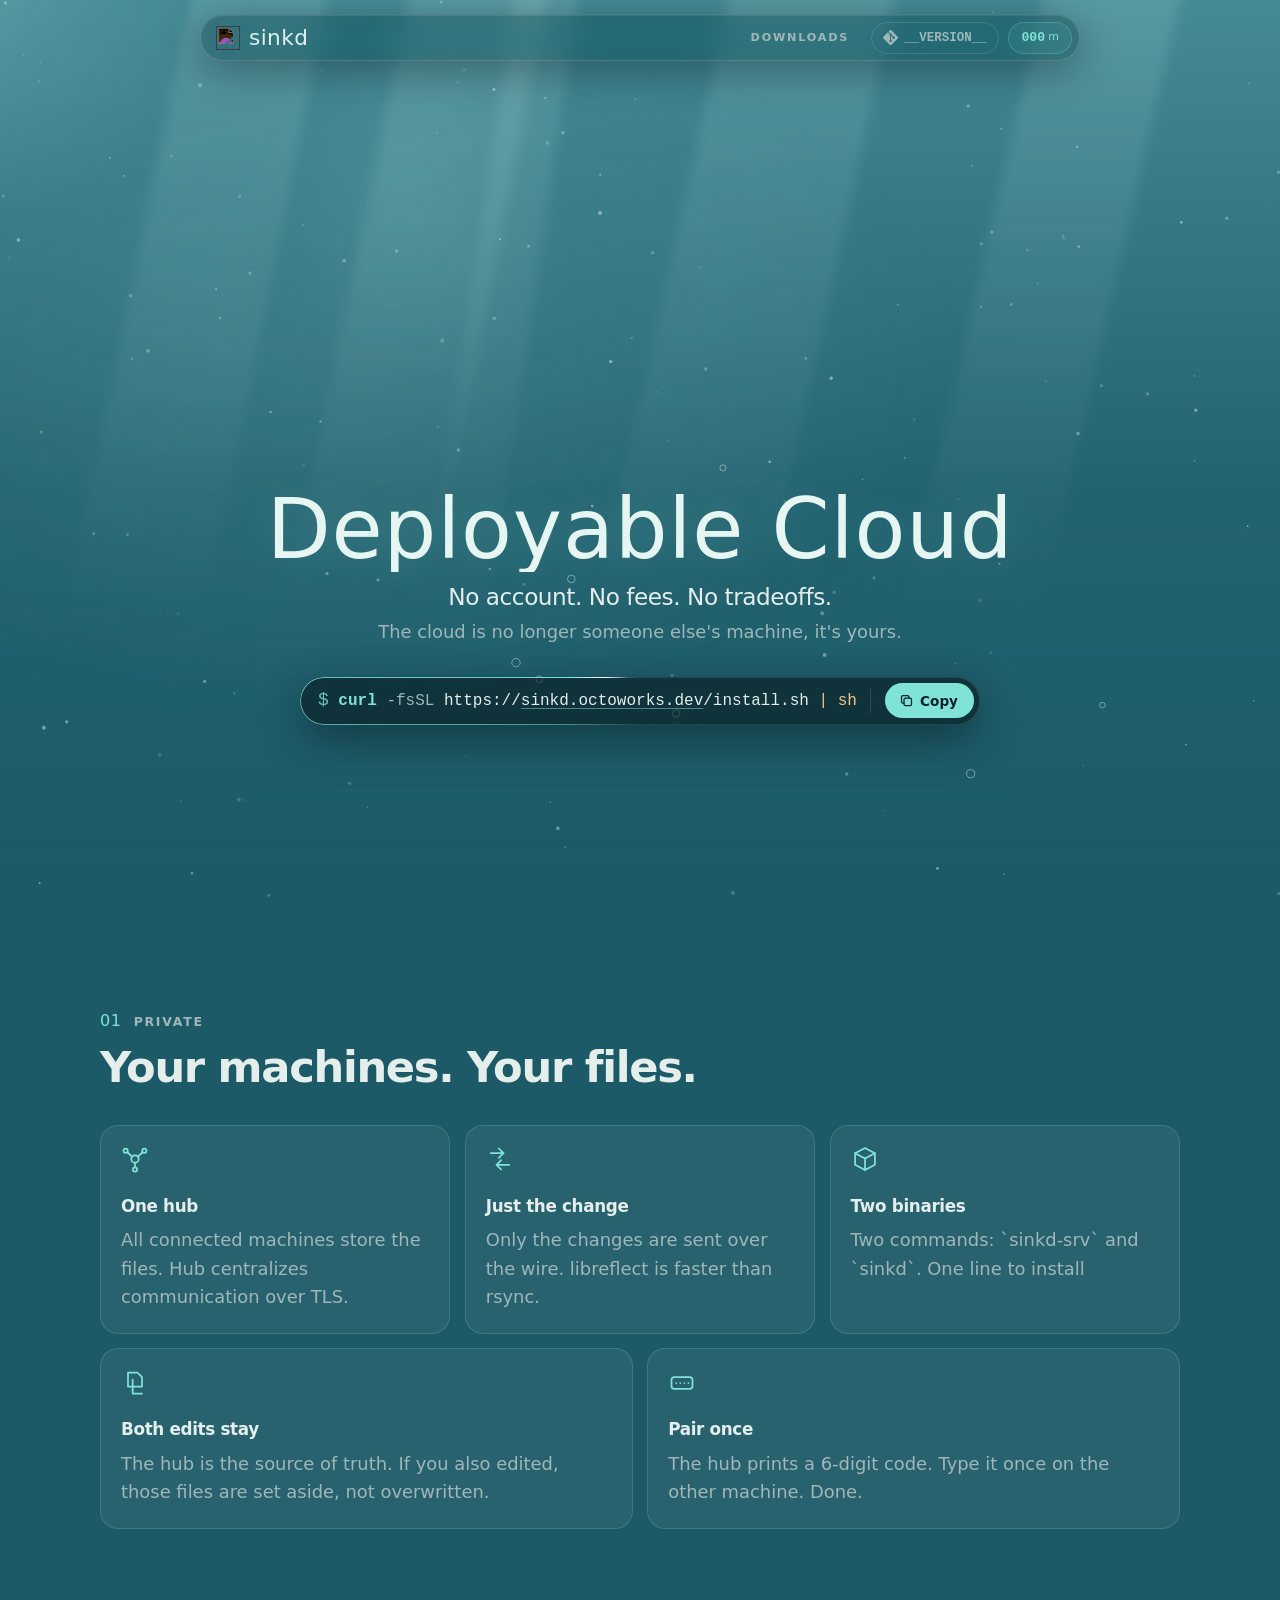
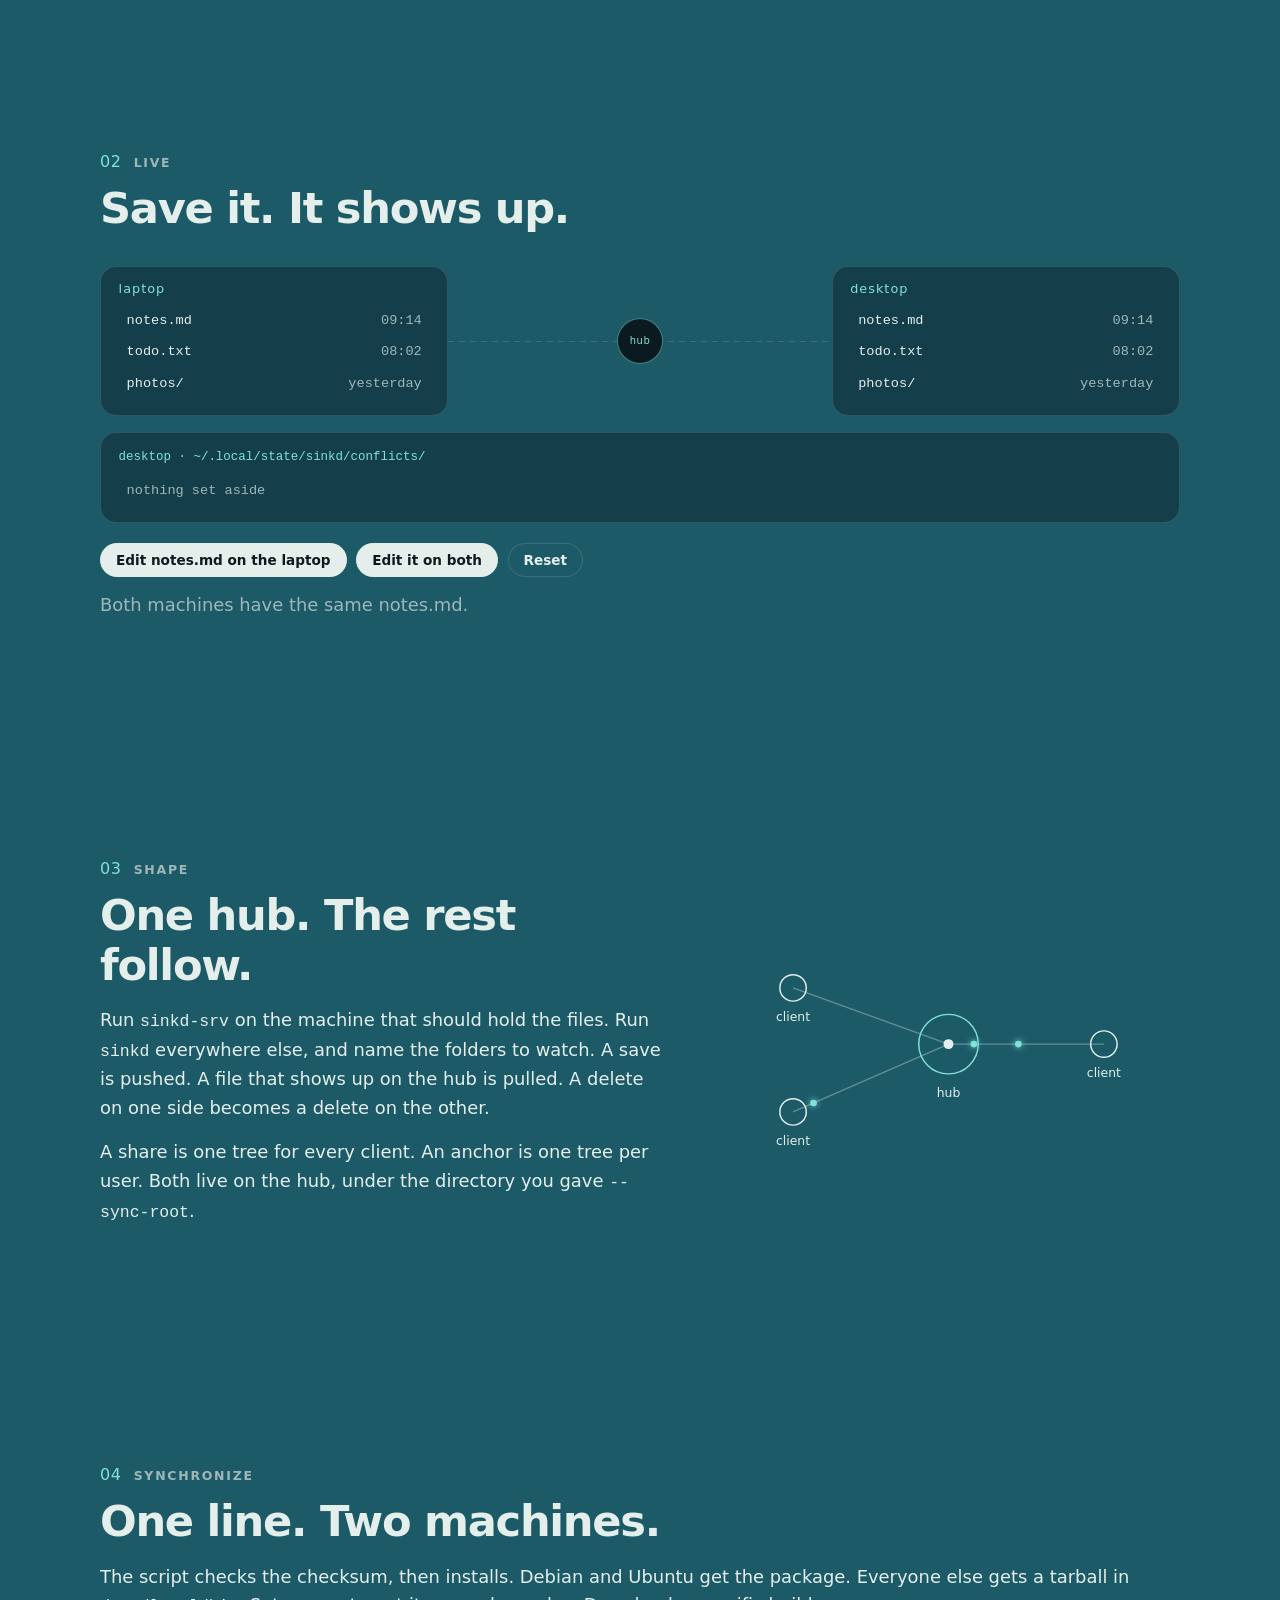
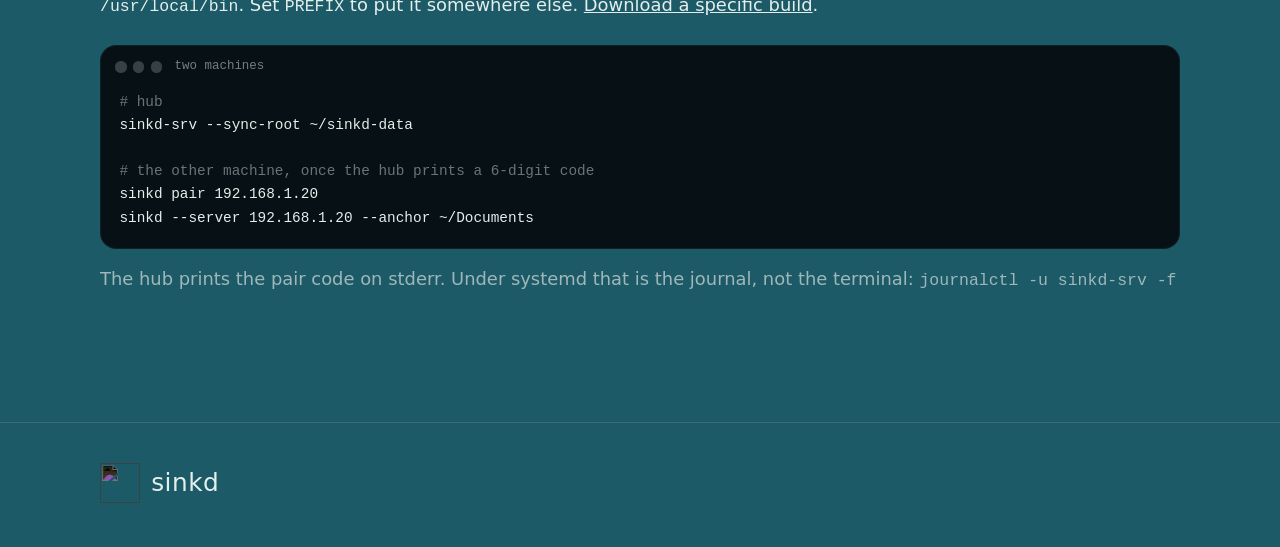
==== commit f665ab01: "site: top bar downloads, source link, and depth chip" ====
--- a/site/index.html
+++ b/site/index.html
@@ -18,10 +18,6 @@
       <span class="wordmark">sinkd</span>
     </a>
     <nav class="nav" aria-label="Pages">
-<<<<<<< HEAD
-=======
-      <a href="docs.html">Docs</a>
->>>>>>> 43112f2 (site: top bar downloads, source link, and depth chip)
       <a href="downloads.html">Downloads</a>
     </nav>
     <a class="source" href="https://github.com/krakjn/sinkd" aria-label="Source">
--- a/site/style.css
+++ b/site/style.css
@@ -91,7 +91,7 @@
 .brand img { filter: invert(1); }
 .brand .wordmark { font-size: 1.35rem; }
 
-.nav { display: flex; gap: 0.15rem; margin-left: auto; }
+.nav { display: flex; margin-left: auto; }
 
 .nav a,
 .source,
@@ -663,12 +663,6 @@
 
 .page { padding-top: 8rem; }
 
-.page .cmd { width: fit-content; margin-inline: auto; }
-
-.page h3 { margin-top: 2.2rem; }
-.page h3 + p { margin-bottom: 0.8rem; }
-.page .term { margin-top: 0; }
-
 .downloads {
   list-style: none;
   padding: 0;
@@ -713,19 +707,9 @@
 .js .card[data-reveal]:nth-child(5) { transition-delay: 0.32s; }
 
 @media (max-width: 680px) {
-<<<<<<< HEAD
   .topbar { gap: 0.35rem; padding-left: 0.7rem; }
   .nav a { letter-spacing: 0.08em; margin-inline-end: -0.08em; padding: 0 0.55rem; }
   .source span { display: none; }
-=======
-  .topbar { gap: 0.25rem; padding-left: 0.65rem; padding-right: 0.3rem; }
-  .brand .wordmark { font-size: 1.15rem; }
-  .nav { gap: 0; }
-  .nav a { letter-spacing: 0.06em; margin-inline-end: -0.06em; padding: 0 0.4rem; }
-  .source { padding: 0 0.45rem; }
-  .source span { display: none; }
-  .depth-chip { padding: 0 0.5rem; }
->>>>>>> 43112f2 (site: top bar downloads, source link, and depth chip)
 }
 
 @media (max-width: 800px) {
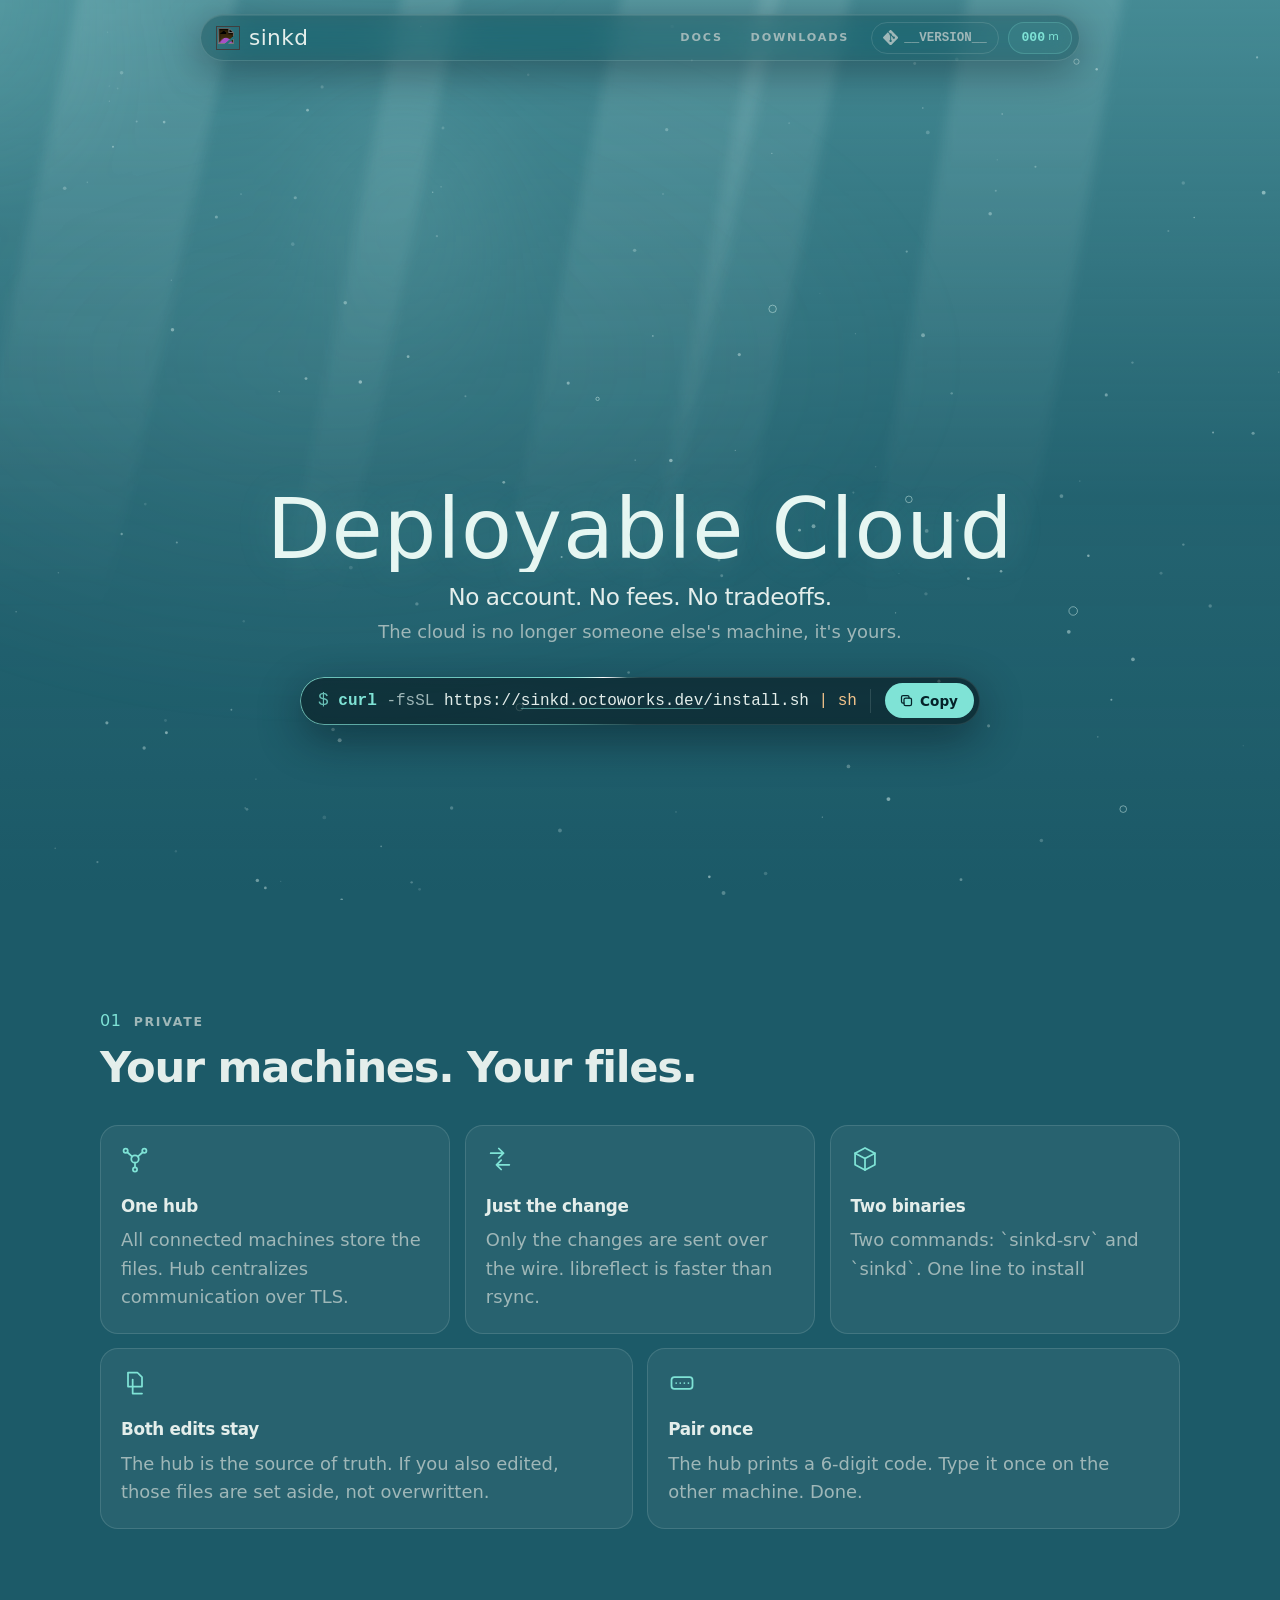
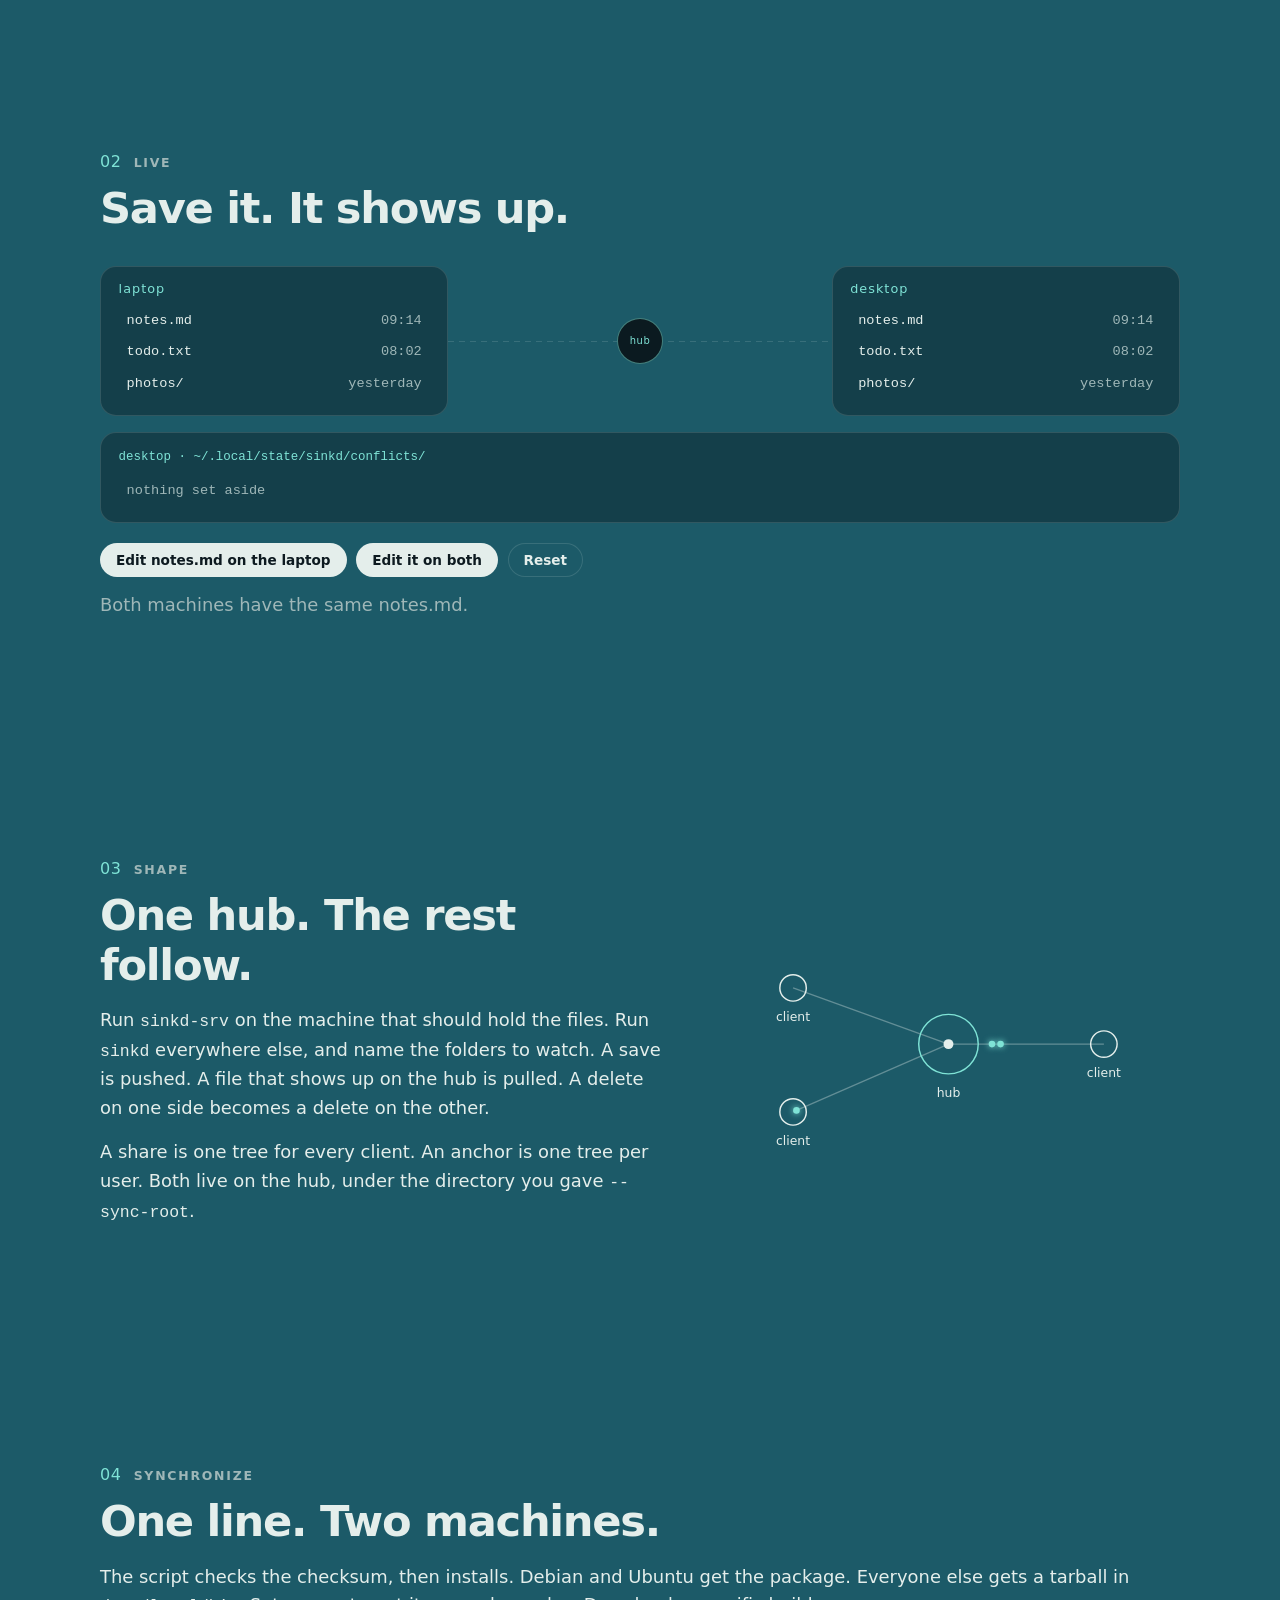
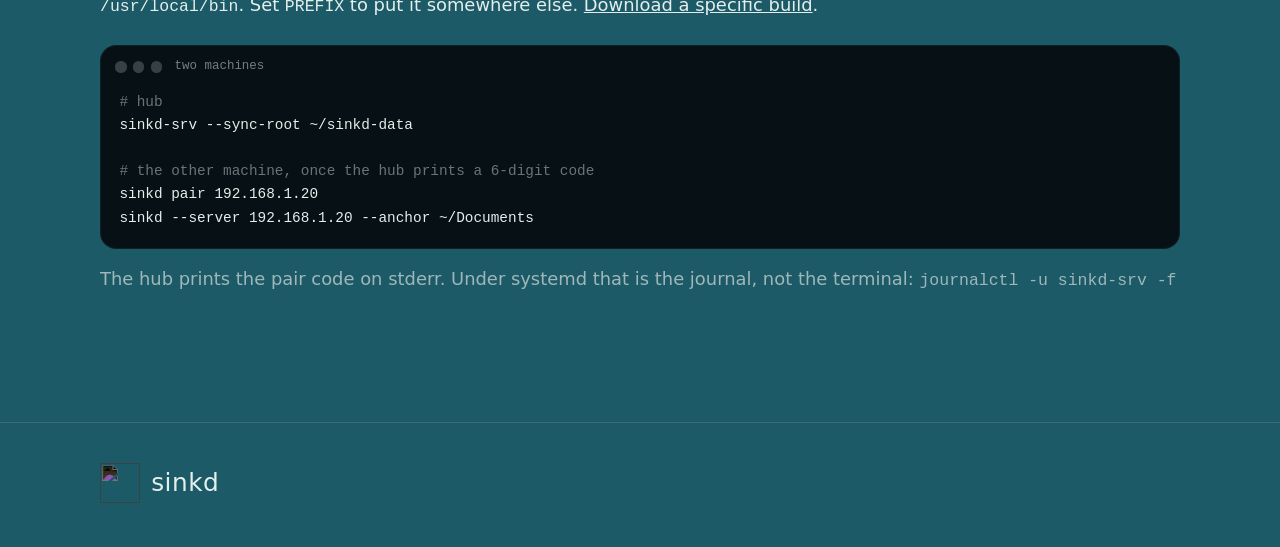
==== commit e25ebe9e: "fix: forgot some merge conflicts in site" ====
--- a/site/index.html
+++ b/site/index.html
@@ -18,6 +18,7 @@
       <span class="wordmark">sinkd</span>
     </a>
     <nav class="nav" aria-label="Pages">
+      <a href="docs.html">Docs</a>
       <a href="downloads.html">Downloads</a>
     </nav>
     <a class="source" href="https://github.com/krakjn/sinkd" aria-label="Source">
--- a/site/style.css
+++ b/site/style.css
@@ -91,7 +91,7 @@
 .brand img { filter: invert(1); }
 .brand .wordmark { font-size: 1.35rem; }
 
-.nav { display: flex; margin-left: auto; }
+.nav { display: flex; gap: 0.15rem; margin-left: auto; }
 
 .nav a,
 .source,
@@ -663,6 +663,12 @@
 
 .page { padding-top: 8rem; }
 
+.page .cmd { width: fit-content; margin-inline: auto; }
+
+.page h3 { margin-top: 2.2rem; }
+.page h3 + p { margin-bottom: 0.8rem; }
+.page .term { margin-top: 0; }
+
 .downloads {
   list-style: none;
   padding: 0;
@@ -707,9 +713,13 @@
 .js .card[data-reveal]:nth-child(5) { transition-delay: 0.32s; }
 
 @media (max-width: 680px) {
-  .topbar { gap: 0.35rem; padding-left: 0.7rem; }
-  .nav a { letter-spacing: 0.08em; margin-inline-end: -0.08em; padding: 0 0.55rem; }
+  .topbar { gap: 0.25rem; padding-left: 0.65rem; padding-right: 0.3rem; }
+  .brand .wordmark { font-size: 1.15rem; }
+  .nav { gap: 0; }
+  .nav a { letter-spacing: 0.06em; margin-inline-end: -0.06em; padding: 0 0.4rem; }
+  .source { padding: 0 0.45rem; }
   .source span { display: none; }
+  .depth-chip { padding: 0 0.5rem; }
 }
 
 @media (max-width: 800px) {
